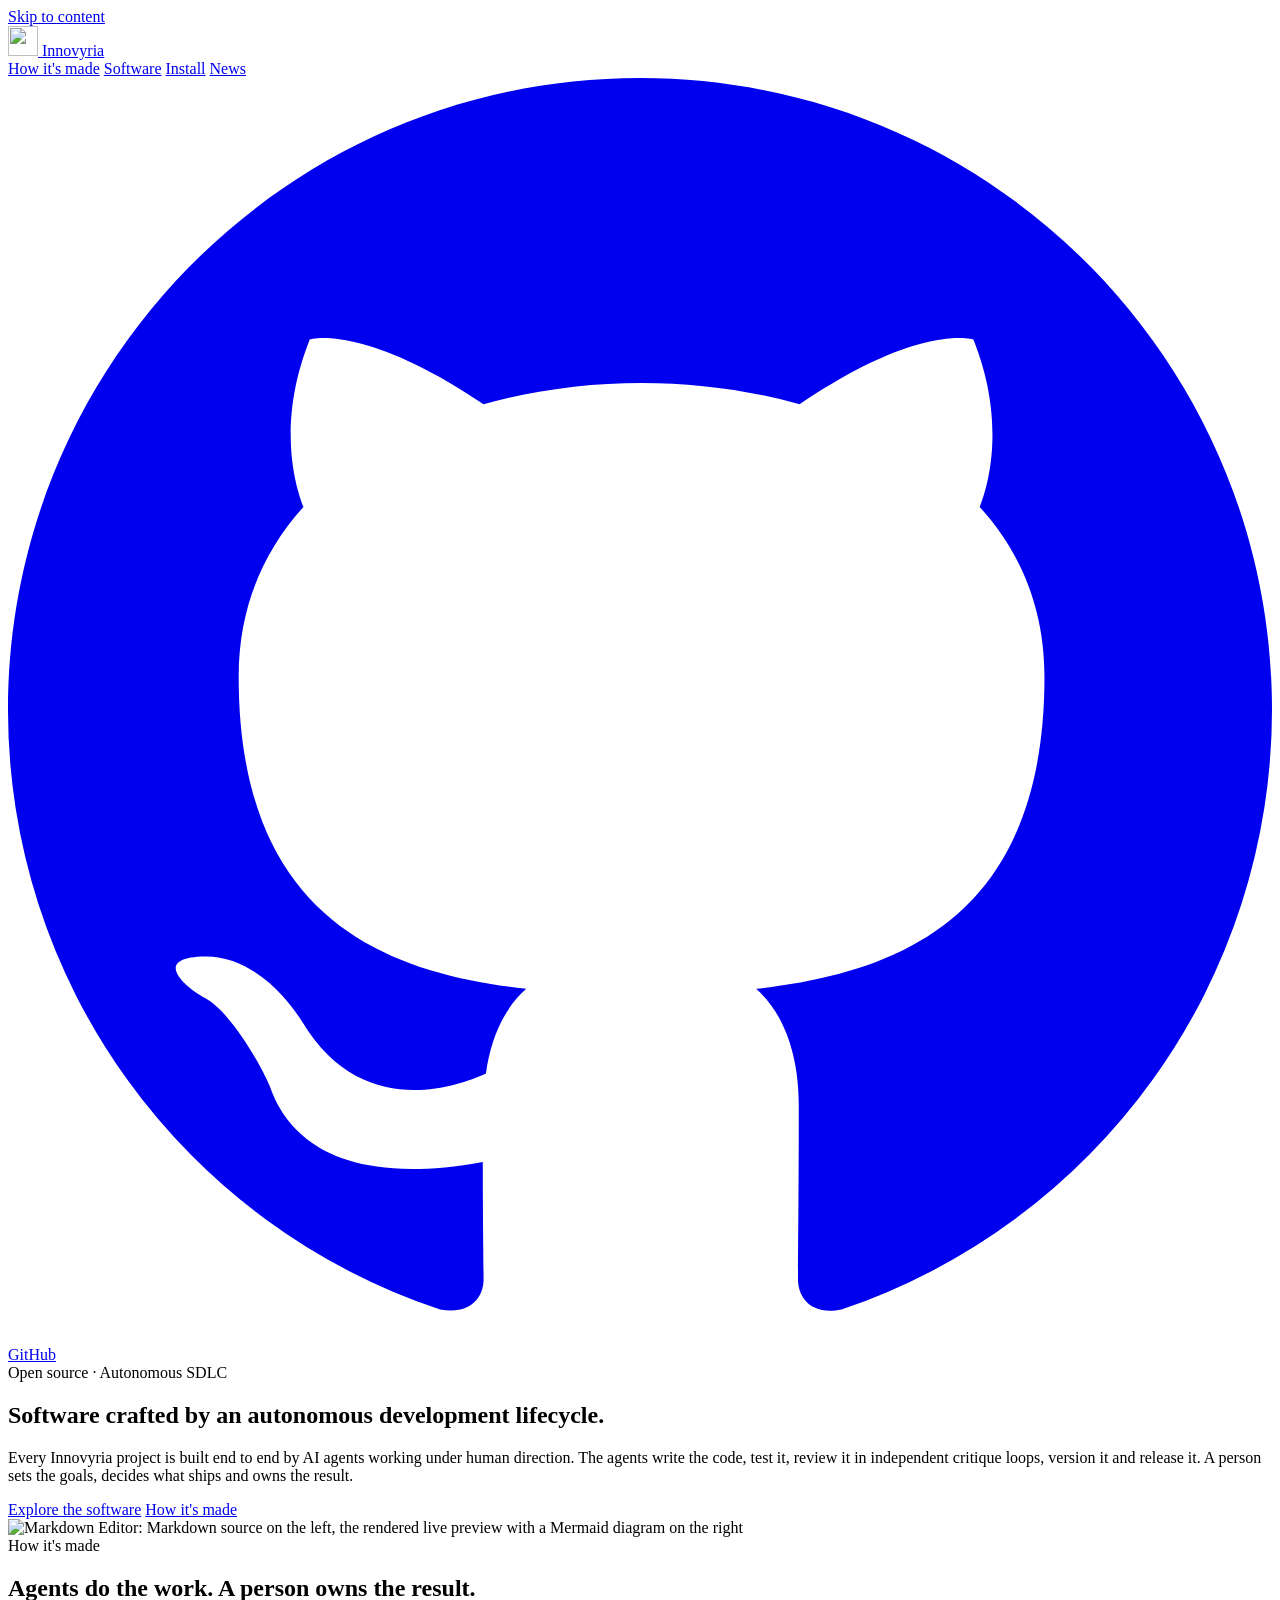
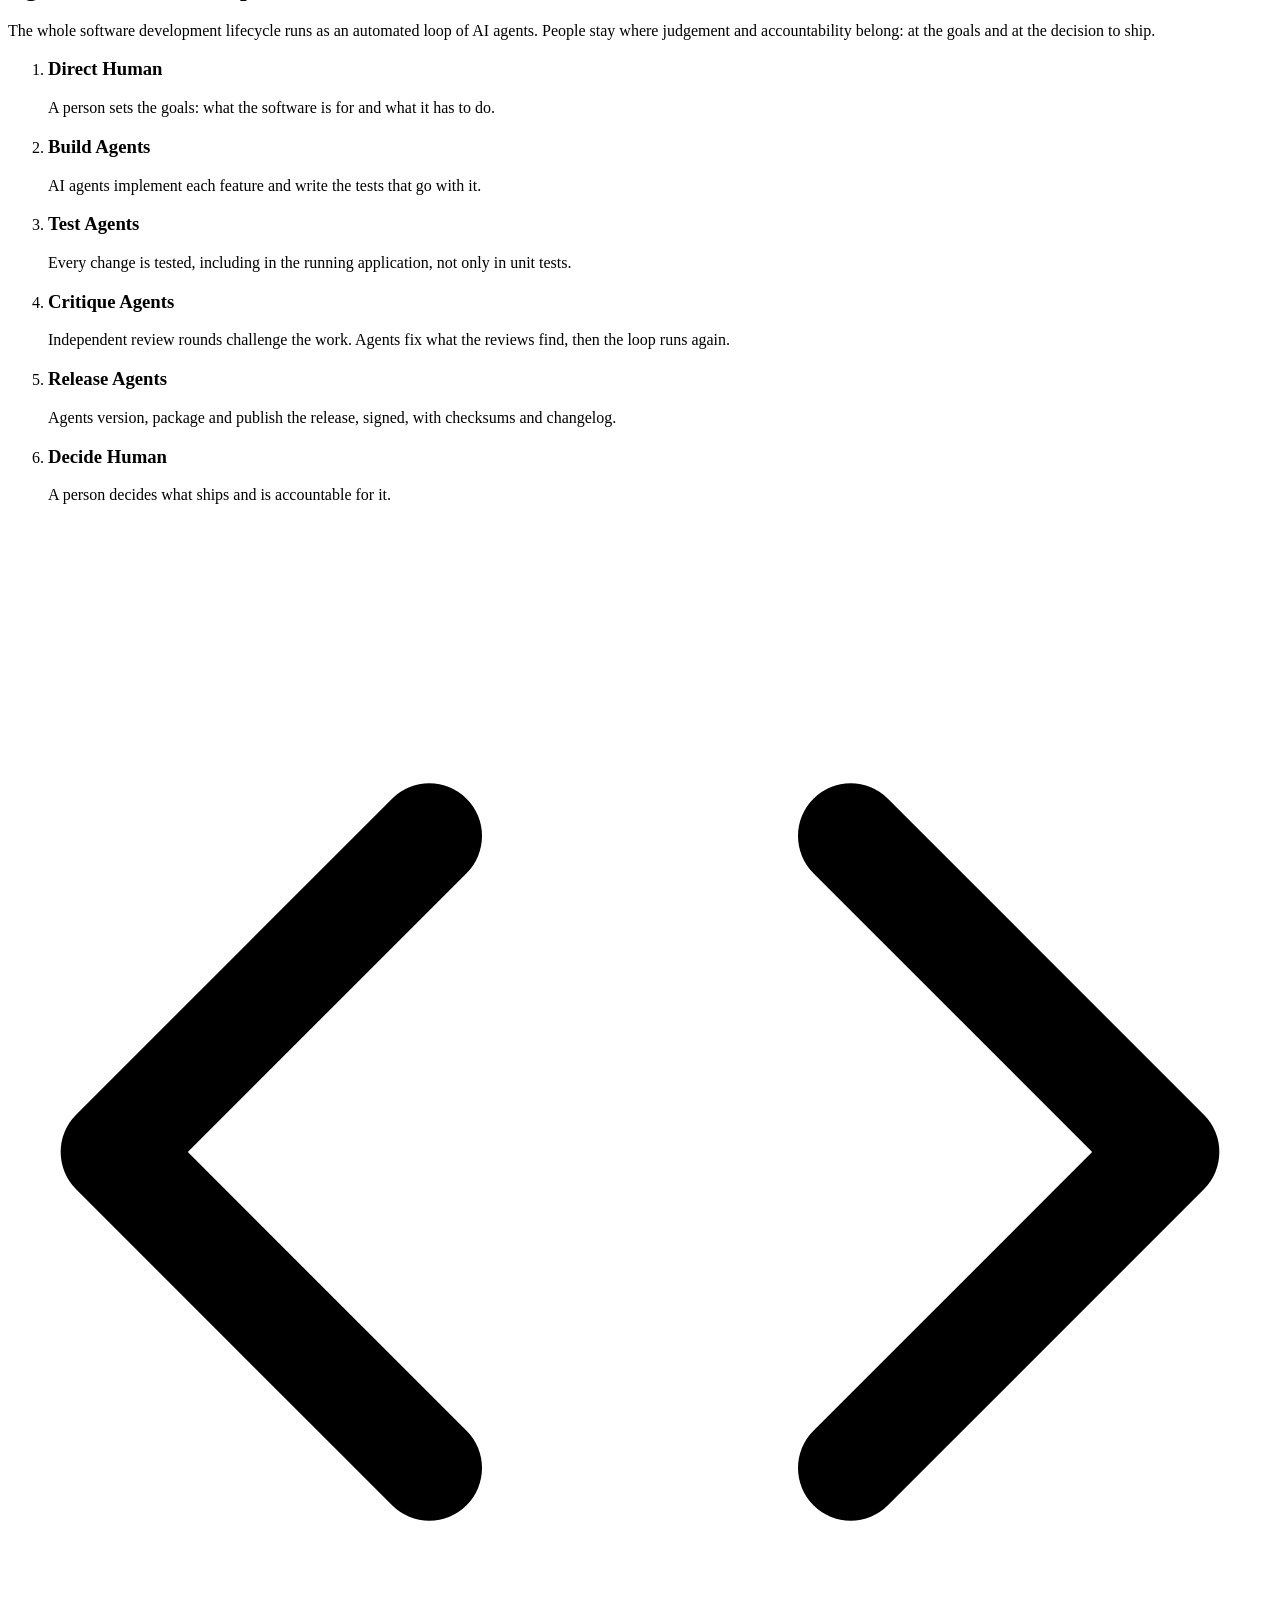
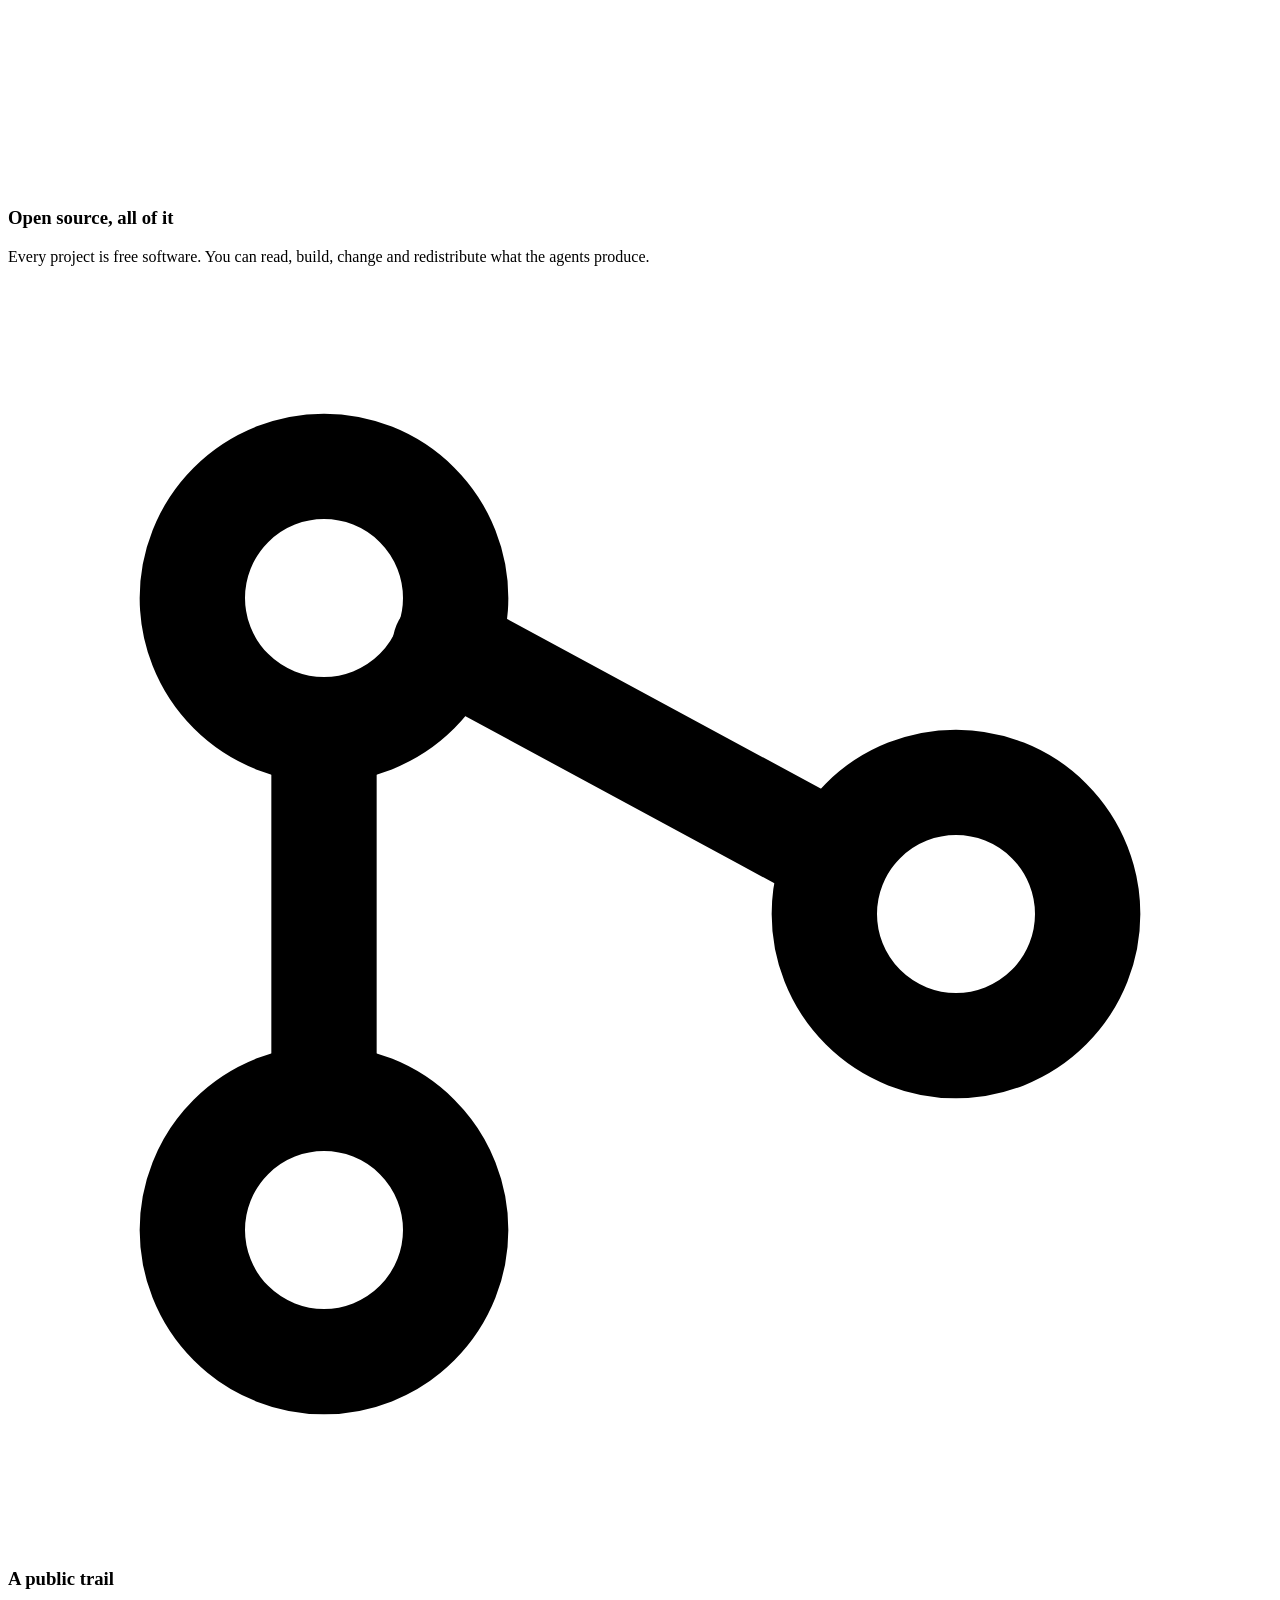
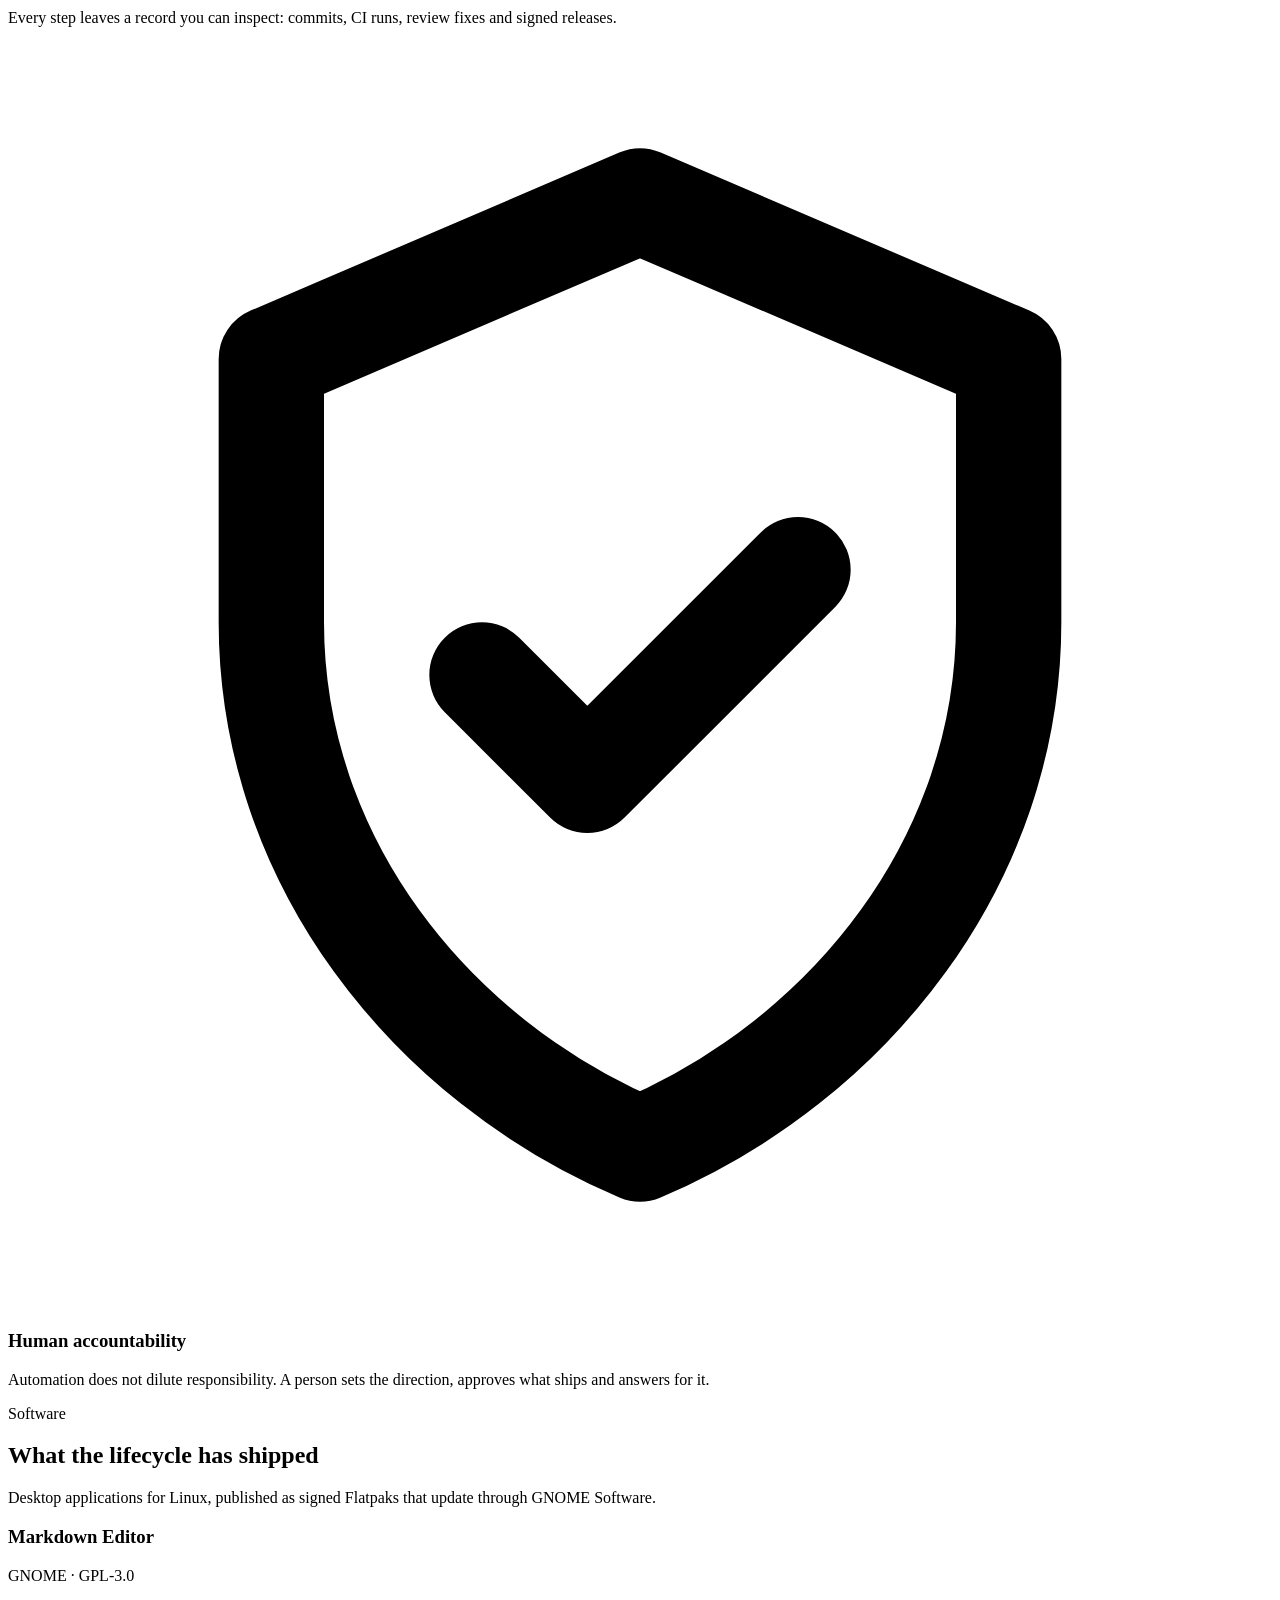
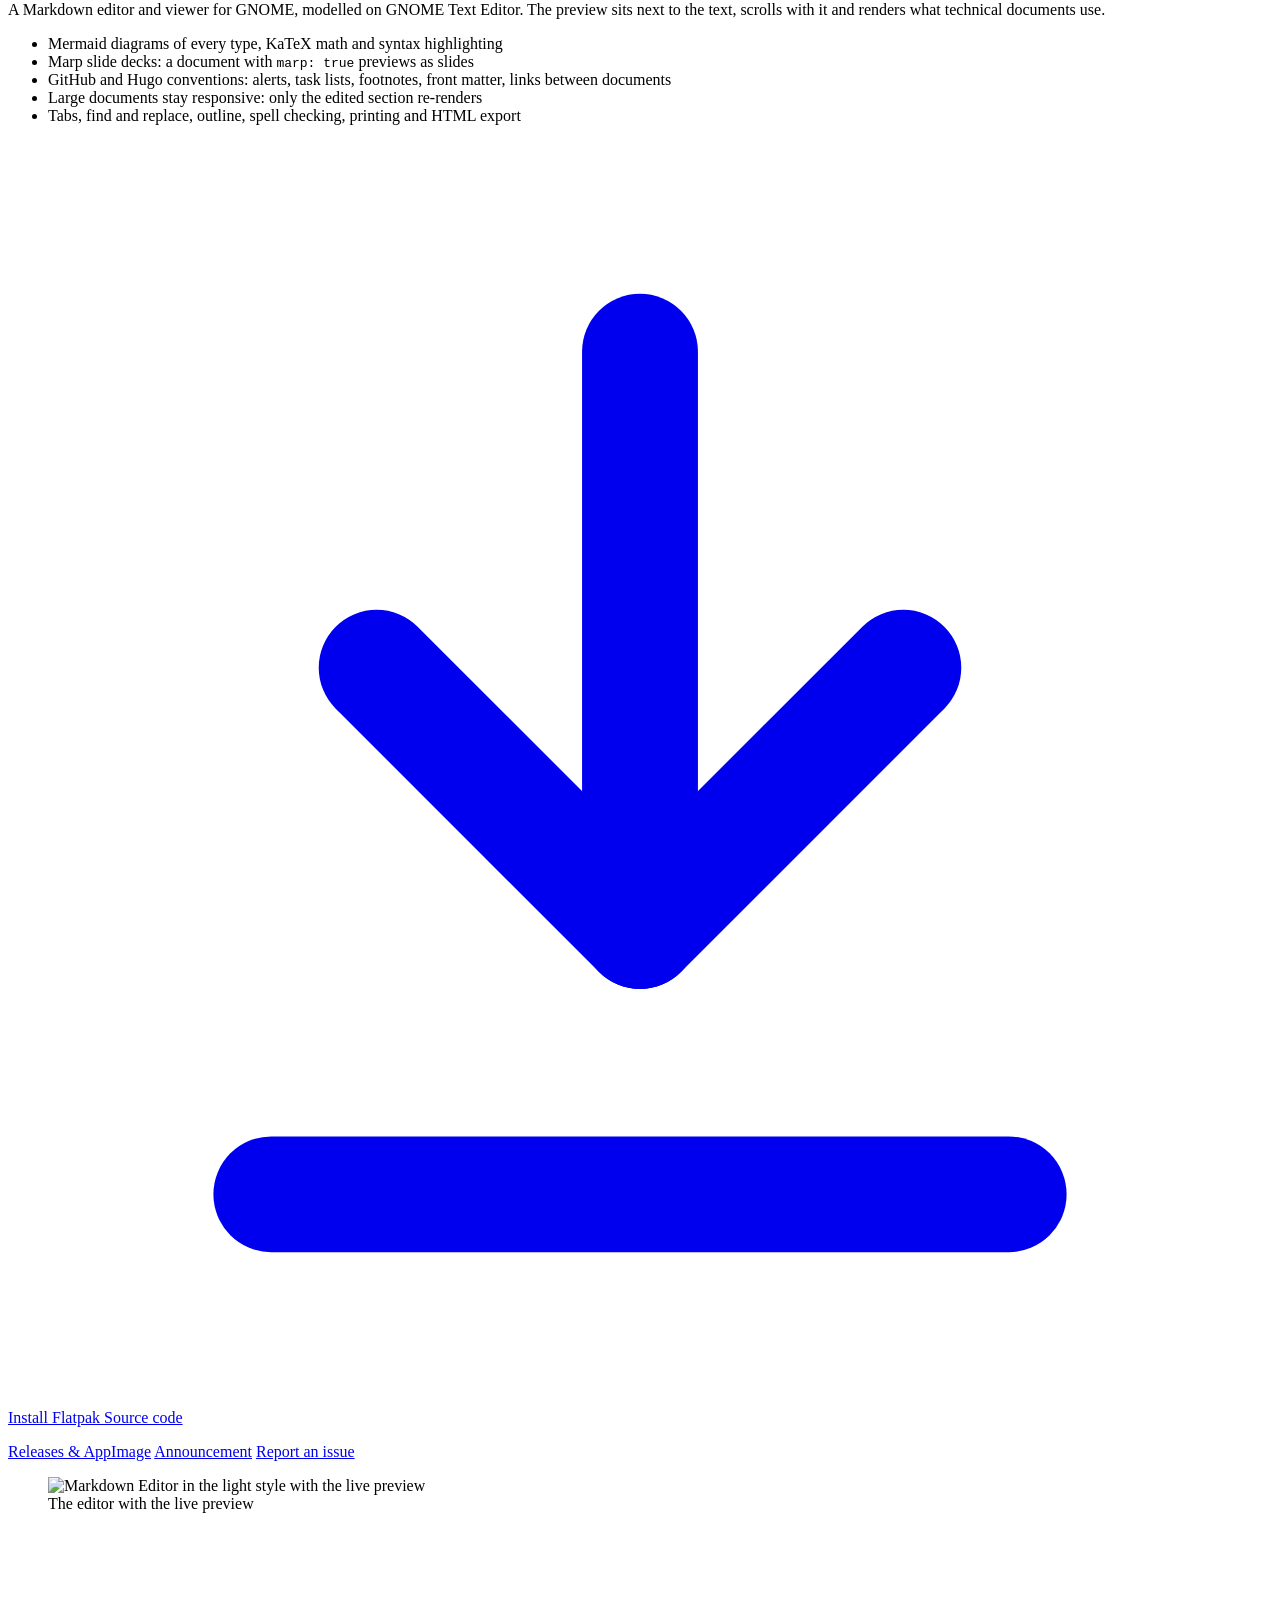
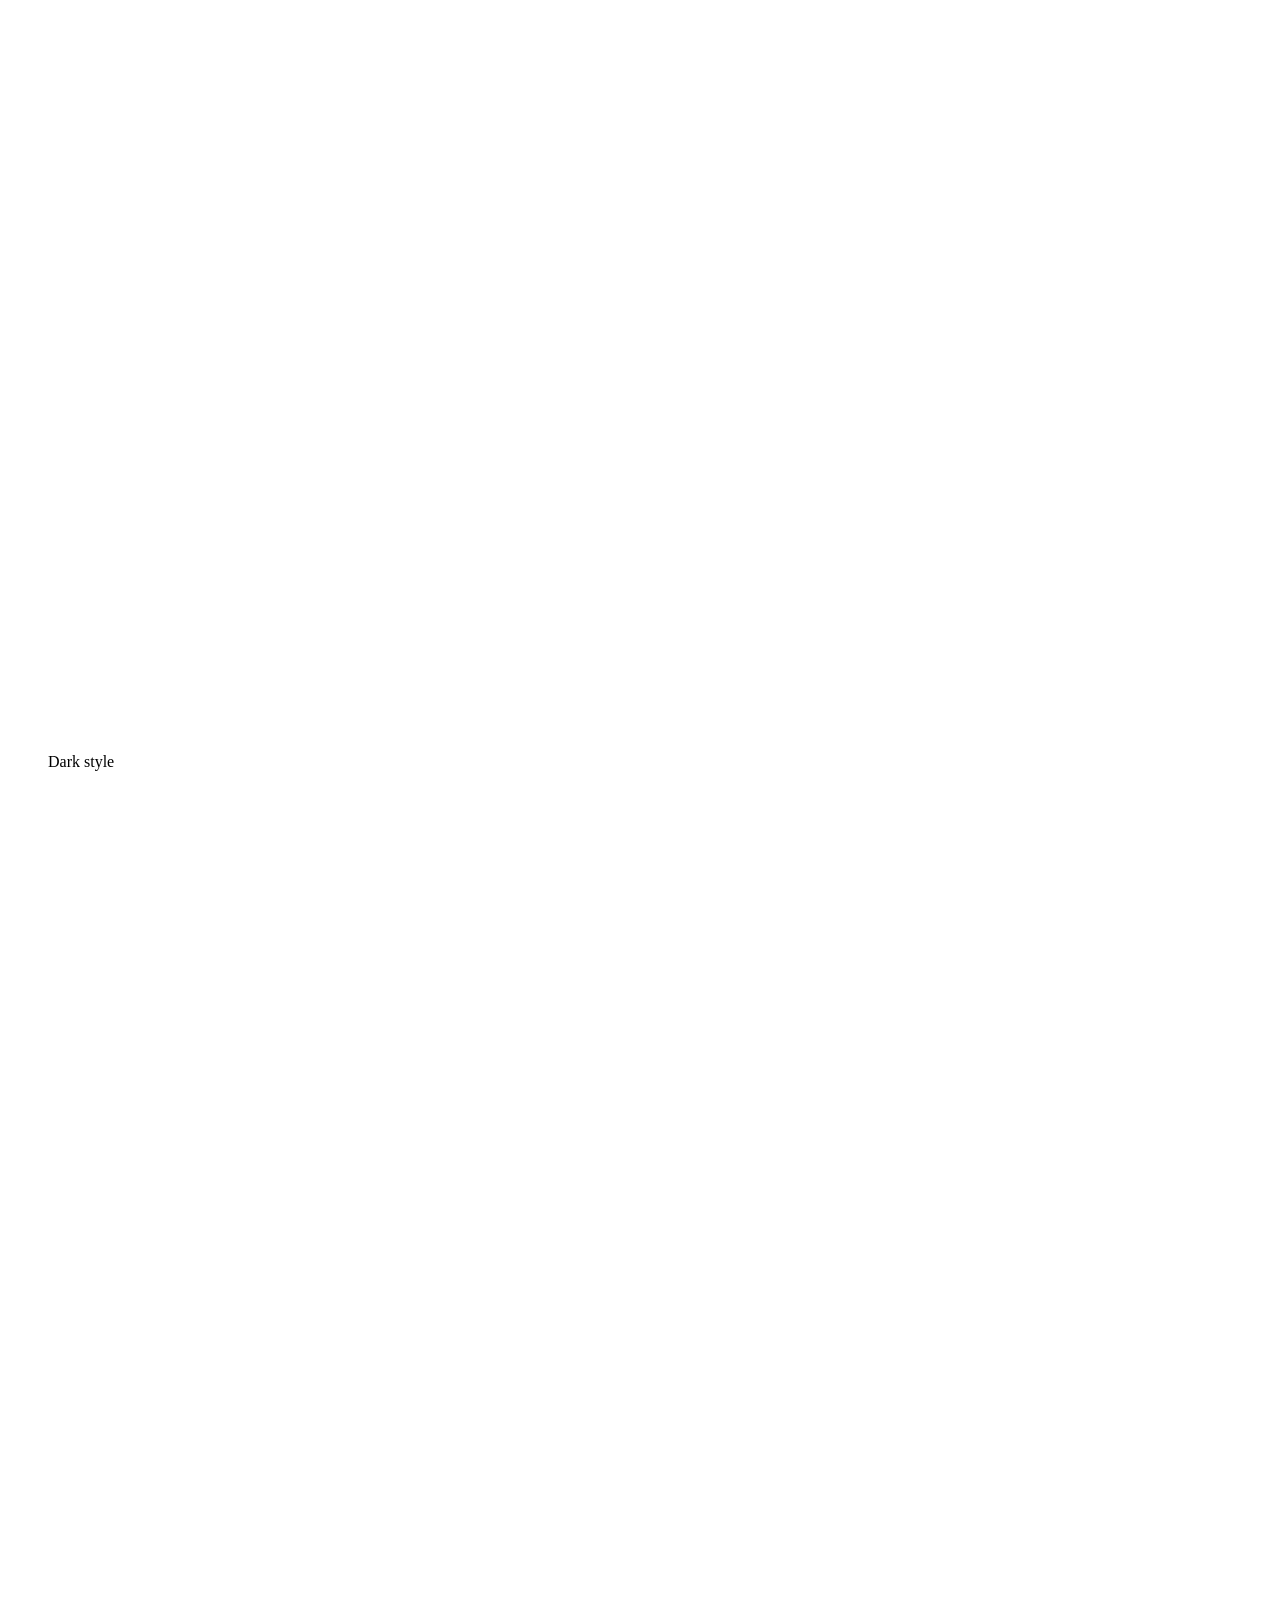
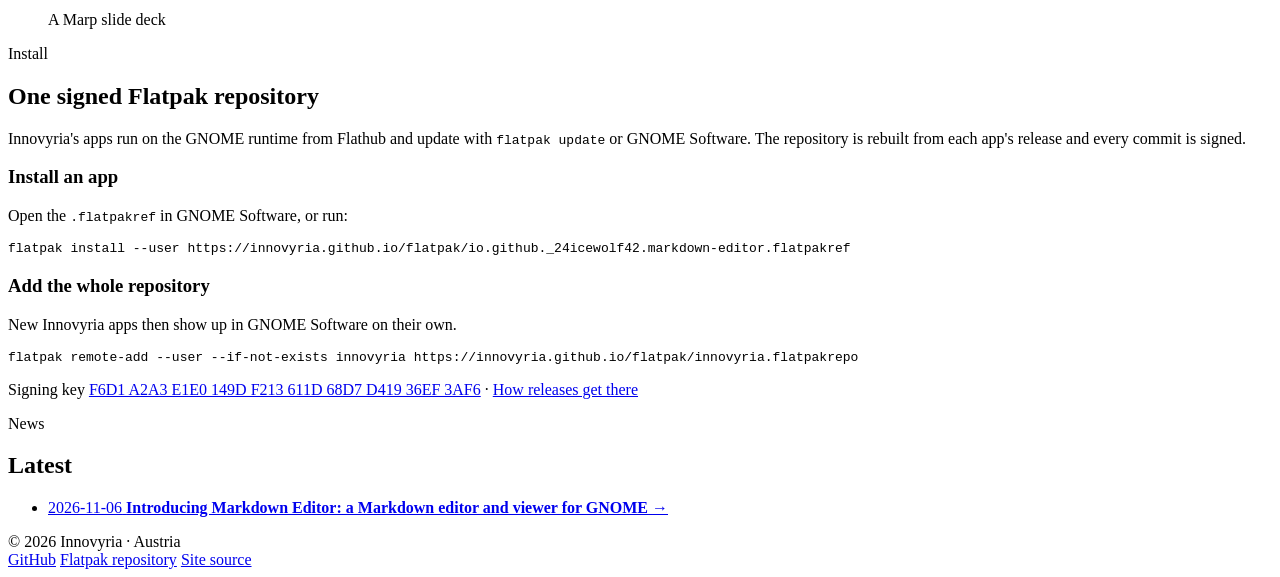
==== site/index.html @ 4ecb30dd "feat: add the Innovyria website" ====
<!doctype html>
<html lang="en">
<head>
  <meta charset="utf-8">
  <meta name="viewport" content="width=device-width, initial-scale=1">
  <meta http-equiv="Content-Security-Policy" content="default-src 'none'; img-src 'self'; style-src 'self'; script-src 'self'; base-uri 'none'; form-action 'none'">
  <meta name="referrer" content="strict-origin-when-cross-origin">
  <title>Innovyria — open-source software from an autonomous development lifecycle</title>
  <meta name="description" content="Innovyria builds open-source software with an autonomous software development lifecycle: AI agents write, test, review and release the code; a person sets the goals and owns the result.">
  <link rel="canonical" href="https://innovyria.ai/">
  <meta name="theme-color" content="#fbfbfd" media="(prefers-color-scheme: light)">
  <meta name="theme-color" content="#0c0b12" media="(prefers-color-scheme: dark)">
  <link rel="icon" href="/favicon.svg" type="image/svg+xml">
  <link rel="icon" href="/favicon.ico" sizes="48x48">
  <link rel="apple-touch-icon" href="/apple-touch-icon.png">
  <link rel="stylesheet" href="/assets/site.css">
  <meta property="og:type" content="website">
  <meta property="og:site_name" content="Innovyria">
  <meta property="og:url" content="https://innovyria.ai/">
  <meta property="og:title" content="Innovyria — software crafted by an autonomous development lifecycle">
  <meta property="og:description" content="Open-source software built end to end by AI agents under human direction. Every step leaves a public trail.">
  <meta property="og:image" content="https://innovyria.ai/assets/og.jpg">
  <meta property="og:image:width" content="1200">
  <meta property="og:image:height" content="630">
  <meta name="twitter:card" content="summary_large_image">
  <script type="application/ld+json">
  {"@context":"https://schema.org","@type":"Organization","name":"Innovyria","url":"https://innovyria.ai/","logo":"https://innovyria.ai/apple-touch-icon.png","description":"Open-source software crafted by an autonomous software development lifecycle","sameAs":["https://github.com/innovyria"]}
  </script>
  <script src="/assets/site.js" defer></script>
</head>
<body>
  <a class="skip" href="#main">Skip to content</a>

  <header class="site-header">
    <div class="wrap">
      <a class="brand" href="/" aria-label="Innovyria home">
        <img src="/assets/logo.svg" alt="" width="30" height="30">
        Innovyria
      </a>
      <nav class="nav" aria-label="Main">
        <a href="#how">How it's made</a>
        <a href="#software">Software</a>
        <a href="#install">Install</a>
        <a href="#news">News</a>
        <a class="gh" href="https://github.com/innovyria">
          <svg viewBox="0 0 16 16" aria-hidden="true" fill="currentColor"><path d="M8 0c4.42 0 8 3.58 8 8a8.013 8.013 0 0 1-5.45 7.59c-.4.08-.55-.17-.55-.38 0-.27.01-1.13.01-2.2 0-.75-.25-1.23-.54-1.48 1.78-.2 3.65-.88 3.65-3.95 0-.88-.31-1.59-.82-2.15.08-.2.36-1.02-.08-2.12 0 0-.67-.22-2.2.82-.64-.18-1.32-.27-2-.27-.68 0-1.36.09-2 .27-1.53-1.03-2.2-.82-2.2-.82-.44 1.1-.16 1.92-.08 2.12-.51.56-.82 1.28-.82 2.15 0 3.06 1.86 3.75 3.64 3.95-.23.2-.44.55-.51 1.07-.46.21-1.61.55-2.33-.66-.15-.24-.6-.83-1.23-.82-.67.01-.27.38.01.53.34.19.73.9.82 1.13.16.45.68 1.31 2.69.94 0 .67.01 1.3.01 1.49 0 .21-.15.45-.55.38A7.995 7.995 0 0 1 0 8c0-4.42 3.58-8 8-8Z"/></svg>
          GitHub
        </a>
      </nav>
    </div>
  </header>

  <main id="main">
    <section class="hero" aria-labelledby="hero-title">
      <div class="wrap">
        <span class="eyebrow"><span class="dot" aria-hidden="true"></span>Open source · Autonomous SDLC</span>
        <h1 id="hero-title">Software crafted by an <span class="gradient-text">autonomous</span> development lifecycle.</h1>
        <p class="lead">
          Every Innovyria project is built end to end by AI agents working under human direction.
          The agents write the code, test it, review it in independent critique loops, version it and
          release it. A person sets the goals, decides what ships and owns the result.
        </p>
        <div class="btn-row">
          <a class="btn btn-primary" href="#software">Explore the software</a>
          <a class="btn btn-ghost" href="#how">How it's made</a>
        </div>

        <div class="hero-shot">
          <div class="window">
            <picture>
              <source srcset="/assets/img/markdown-editor-dark.webp" media="(prefers-color-scheme: dark)">
              <img src="/assets/img/markdown-editor-light.webp" width="1280" height="820"
                   alt="Markdown Editor: Markdown source on the left, the rendered live preview with a Mermaid diagram on the right">
            </picture>
          </div>
        </div>
      </div>
    </section>

    <section id="how" class="section-soft" aria-labelledby="how-title">
      <div class="wrap">
        <div class="section-head">
          <span class="kicker">How it's made</span>
          <h2 id="how-title">Agents do the work. A person owns the result.</h2>
          <p>
            The whole software development lifecycle runs as an automated loop of AI agents. People stay
            where judgement and accountability belong: at the goals and at the decision to ship.
          </p>
        </div>

        <ol class="cycle">
          <li class="human">
            <h3>Direct <span class="tag tag-human">Human</span></h3>
            <p>A person sets the goals: what the software is for and what it has to do.</p>
          </li>
          <li>
            <h3>Build <span class="tag tag-agent">Agents</span></h3>
            <p>AI agents implement each feature and write the tests that go with it.</p>
          </li>
          <li>
            <h3>Test <span class="tag tag-agent">Agents</span></h3>
            <p>Every change is tested, including in the running application, not only in unit tests.</p>
          </li>
          <li>
            <h3>Critique <span class="tag tag-agent">Agents</span></h3>
            <p>Independent review rounds challenge the work. Agents fix what the reviews find, then the loop runs again.</p>
          </li>
          <li>
            <h3>Release <span class="tag tag-agent">Agents</span></h3>
            <p>Agents version, package and publish the release, signed, with checksums and changelog.</p>
          </li>
          <li class="human">
            <h3>Decide <span class="tag tag-human">Human</span></h3>
            <p>A person decides what ships and is accountable for it.</p>
          </li>
        </ol>

        <div class="principles">
          <div class="principle">
            <div class="icon" aria-hidden="true">
              <svg viewBox="0 0 24 24" fill="none" stroke="currentColor" stroke-width="2" stroke-linecap="round" stroke-linejoin="round"><path d="M16 18l6-6-6-6"/><path d="M8 6l-6 6 6 6"/></svg>
            </div>
            <h3>Open source, all of it</h3>
            <p>Every project is free software. You can read, build, change and redistribute what the agents produce.</p>
          </div>
          <div class="principle">
            <div class="icon" aria-hidden="true">
              <svg viewBox="0 0 24 24" fill="none" stroke="currentColor" stroke-width="2" stroke-linecap="round" stroke-linejoin="round"><circle cx="6" cy="6" r="2.5"/><circle cx="6" cy="18" r="2.5"/><circle cx="18" cy="12" r="2.5"/><path d="M6 8.5v7"/><path d="M8.3 6.9l7.4 4"/></svg>
            </div>
            <h3>A public trail</h3>
            <p>Every step leaves a record you can inspect: commits, CI runs, review fixes and signed releases.</p>
          </div>
          <div class="principle">
            <div class="icon" aria-hidden="true">
              <svg viewBox="0 0 24 24" fill="none" stroke="currentColor" stroke-width="2" stroke-linecap="round" stroke-linejoin="round"><path d="M12 3l7 3v5c0 4.5-3 8.3-7 10-4-1.7-7-5.5-7-10V6l7-3z"/><path d="M9 12l2 2 4-4"/></svg>
            </div>
            <h3>Human accountability</h3>
            <p>Automation does not dilute responsibility. A person sets the direction, approves what ships and answers for it.</p>
          </div>
        </div>
      </div>
    </section>

    <section id="software" aria-labelledby="software-title">
      <div class="wrap">
        <div class="section-head">
          <span class="kicker">Software</span>
          <h2 id="software-title">What the lifecycle has shipped</h2>
          <p>Desktop applications for Linux, published as signed Flatpaks that update through GNOME Software.</p>
        </div>

        <article class="product" aria-labelledby="mde-title">
          <div>
            <div class="product-title">
              <h3 id="mde-title">Markdown Editor</h3>
              <span class="badge">GNOME · GPL-3.0</span>
            </div>
            <p class="summary">
              A Markdown editor and viewer for GNOME, modelled on GNOME Text Editor. The preview sits next to
              the text, scrolls with it and renders what technical documents use.
            </p>
            <ul class="features">
              <li>Mermaid diagrams of every type, KaTeX math and syntax highlighting</li>
              <li>Marp slide decks: a document with <code>marp: true</code> previews as slides</li>
              <li>GitHub and Hugo conventions: alerts, task lists, footnotes, front matter, links between documents</li>
              <li>Large documents stay responsive: only the edited section re-renders</li>
              <li>Tabs, find and replace, outline, spell checking, printing and HTML export</li>
            </ul>
            <div class="btn-row">
              <a class="btn btn-primary" href="https://innovyria.github.io/flatpak/io.github._24icewolf42.markdown-editor.flatpakref">
                <svg viewBox="0 0 24 24" fill="none" stroke="currentColor" stroke-width="2.2" stroke-linecap="round" stroke-linejoin="round" aria-hidden="true"><path d="M12 4v11"/><path d="M7 10l5 5 5-5"/><path d="M5 20h14"/></svg>
                Install Flatpak
              </a>
              <a class="btn btn-ghost" href="https://github.com/24icewolf42/markdown-editor">Source code</a>
            </div>
            <p class="product-links">
              <a href="https://github.com/24icewolf42/markdown-editor/releases">Releases &amp; AppImage</a>
              <a href="https://github.com/24icewolf42/markdown-editor/discussions/1">Announcement</a>
              <a href="https://github.com/24icewolf42/markdown-editor/issues">Report an issue</a>
            </p>
          </div>

          <div class="gallery">
            <figure>
              <img src="/assets/img/markdown-editor-light.webp" width="1280" height="820" loading="lazy"
                   alt="Markdown Editor in the light style with the live preview">
              <figcaption>The editor with the live preview</figcaption>
            </figure>
            <div class="thumbs">
              <figure>
                <img src="/assets/img/markdown-editor-dark.webp" width="1280" height="820" loading="lazy"
                     alt="Markdown Editor in the dark style">
                <figcaption>Dark style</figcaption>
              </figure>
              <figure>
                <img src="/assets/img/markdown-editor-marp.webp" width="1280" height="820" loading="lazy"
                     alt="A Marp slide deck previewed as slides">
                <figcaption>A Marp slide deck</figcaption>
              </figure>
            </div>
          </div>
        </article>
      </div>
    </section>

    <section id="install" class="section-soft" aria-labelledby="install-title">
      <div class="wrap">
        <div class="section-head">
          <span class="kicker">Install</span>
          <h2 id="install-title">One signed Flatpak repository</h2>
          <p>
            Innovyria's apps run on the GNOME runtime from Flathub and update with <code>flatpak update</code>
            or GNOME Software. The repository is rebuilt from each app's release and every commit is signed.
          </p>
        </div>

        <div class="install">
          <div class="card">
            <h3>Install an app</h3>
            <p>Open the <code>.flatpakref</code> in GNOME Software, or run:</p>
            <div class="cmd">
              <pre><code>flatpak install --user https://innovyria.github.io/flatpak/io.github._24icewolf42.markdown-editor.flatpakref</code></pre>
              <button class="copy" type="button" aria-label="Copy command" hidden>
                <svg viewBox="0 0 24 24" fill="none" stroke="currentColor" stroke-width="2" stroke-linecap="round" stroke-linejoin="round" aria-hidden="true"><rect x="9" y="9" width="11" height="11" rx="2"/><path d="M5 15V6a2 2 0 0 1 2-2h9"/></svg>
              </button>
            </div>
          </div>

          <div class="card">
            <h3>Add the whole repository</h3>
            <p>New Innovyria apps then show up in GNOME Software on their own.</p>
            <div class="cmd">
              <pre><code>flatpak remote-add --user --if-not-exists innovyria https://innovyria.github.io/flatpak/innovyria.flatpakrepo</code></pre>
              <button class="copy" type="button" aria-label="Copy command" hidden>
                <svg viewBox="0 0 24 24" fill="none" stroke="currentColor" stroke-width="2" stroke-linecap="round" stroke-linejoin="round" aria-hidden="true"><rect x="9" y="9" width="11" height="11" rx="2"/><path d="M5 15V6a2 2 0 0 1 2-2h9"/></svg>
              </button>
            </div>
          </div>
        </div>

        <p class="fingerprint">
          Signing key <a href="https://innovyria.github.io/flatpak/innovyria.asc">F6D1 A2A3 E1E0 149D F213 611D 68D7 D419 36EF 3AF6</a>
          · <a href="https://github.com/innovyria/flatpak">How releases get there</a>
        </p>
      </div>
    </section>

    <section id="news" aria-labelledby="news-title">
      <div class="wrap">
        <div class="section-head">
          <span class="kicker">News</span>
          <h2 id="news-title">Latest</h2>
        </div>
        <ul class="news">
          <li>
            <a href="https://github.com/24icewolf42/markdown-editor/discussions/1">
              <time datetime="2026-11-06">2026-11-06</time>
              <strong>Introducing Markdown Editor: a Markdown editor and viewer for GNOME</strong>
              <span class="arrow" aria-hidden="true">→</span>
            </a>
          </li>
        </ul>
      </div>
    </section>
  </main>

  <footer class="site-footer">
    <div class="wrap">
      <span>© 2026 Innovyria · Austria</span>
      <nav aria-label="Footer">
        <a href="https://github.com/innovyria">GitHub</a>
        <a href="https://innovyria.github.io/flatpak/">Flatpak repository</a>
        <a href="https://github.com/innovyria/innovyria.github.io">Site source</a>
      </nav>
    </div>
  </footer>
</body>
</html>
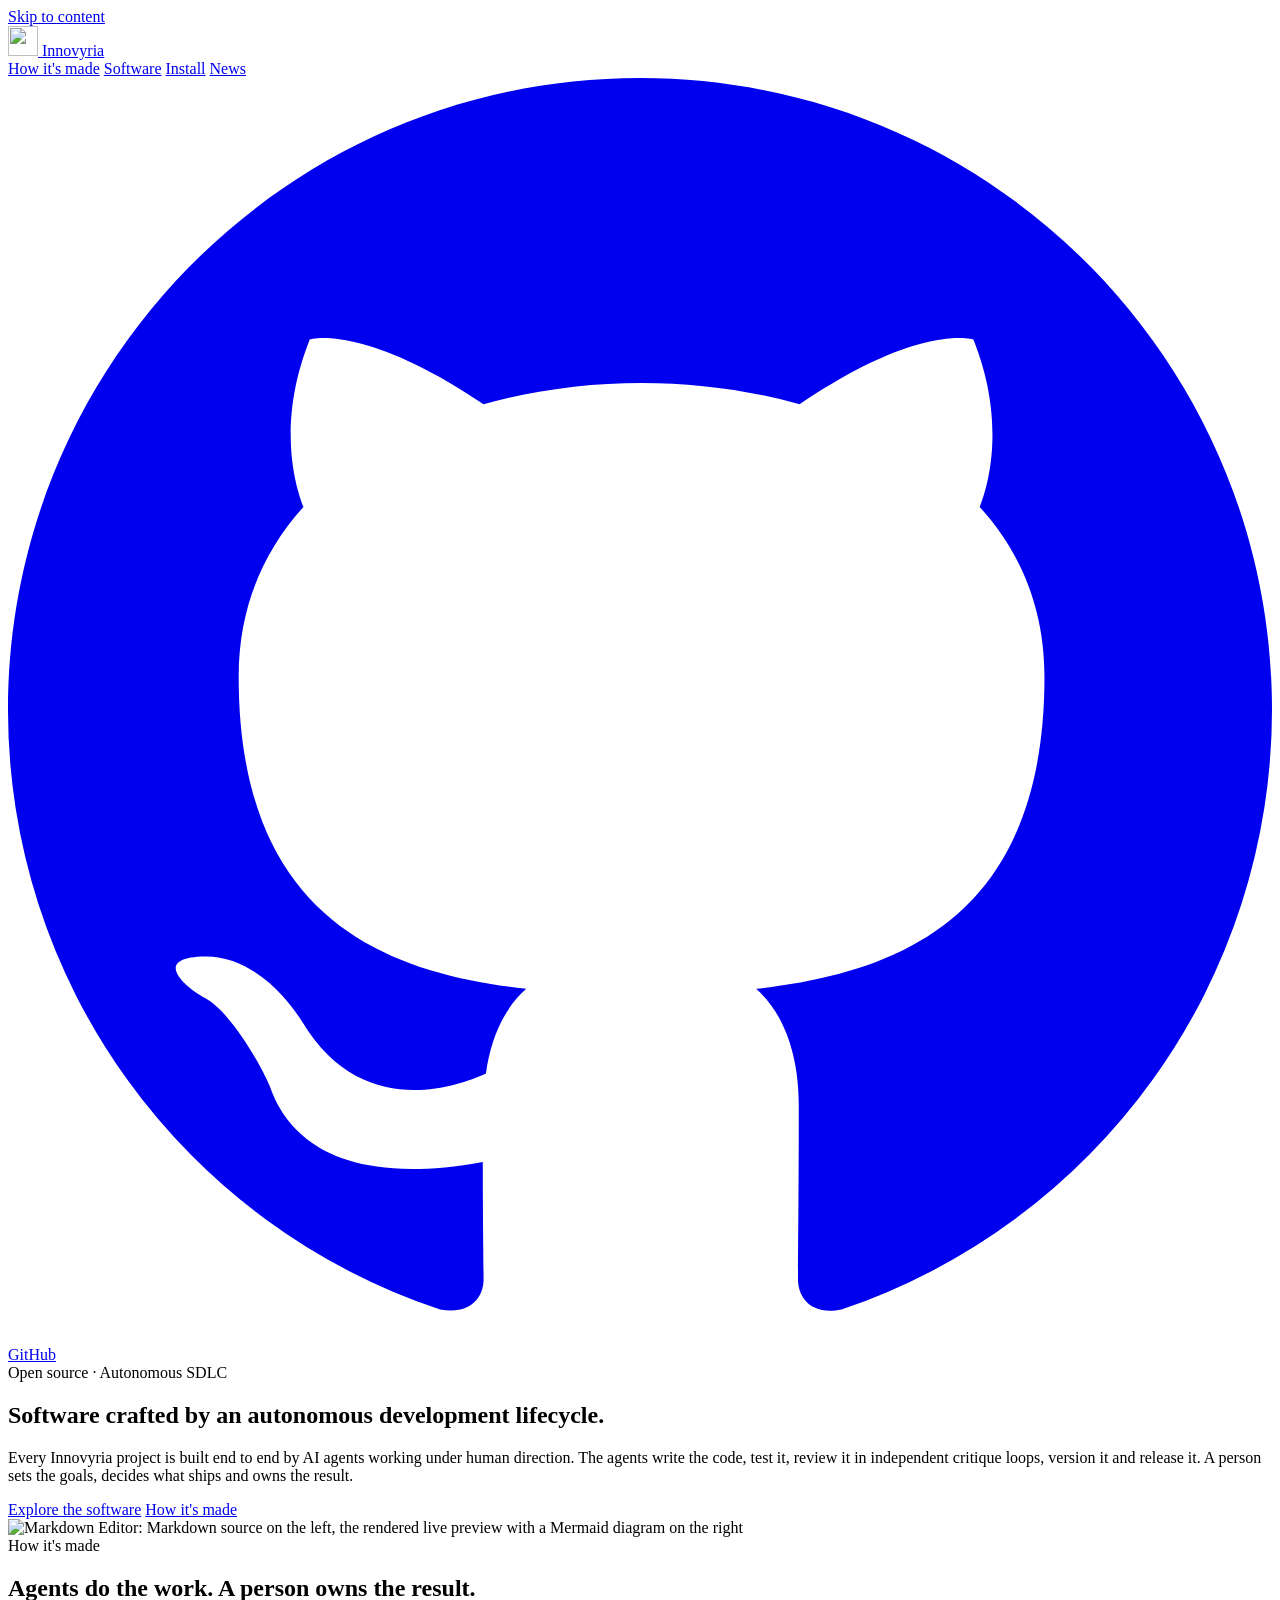
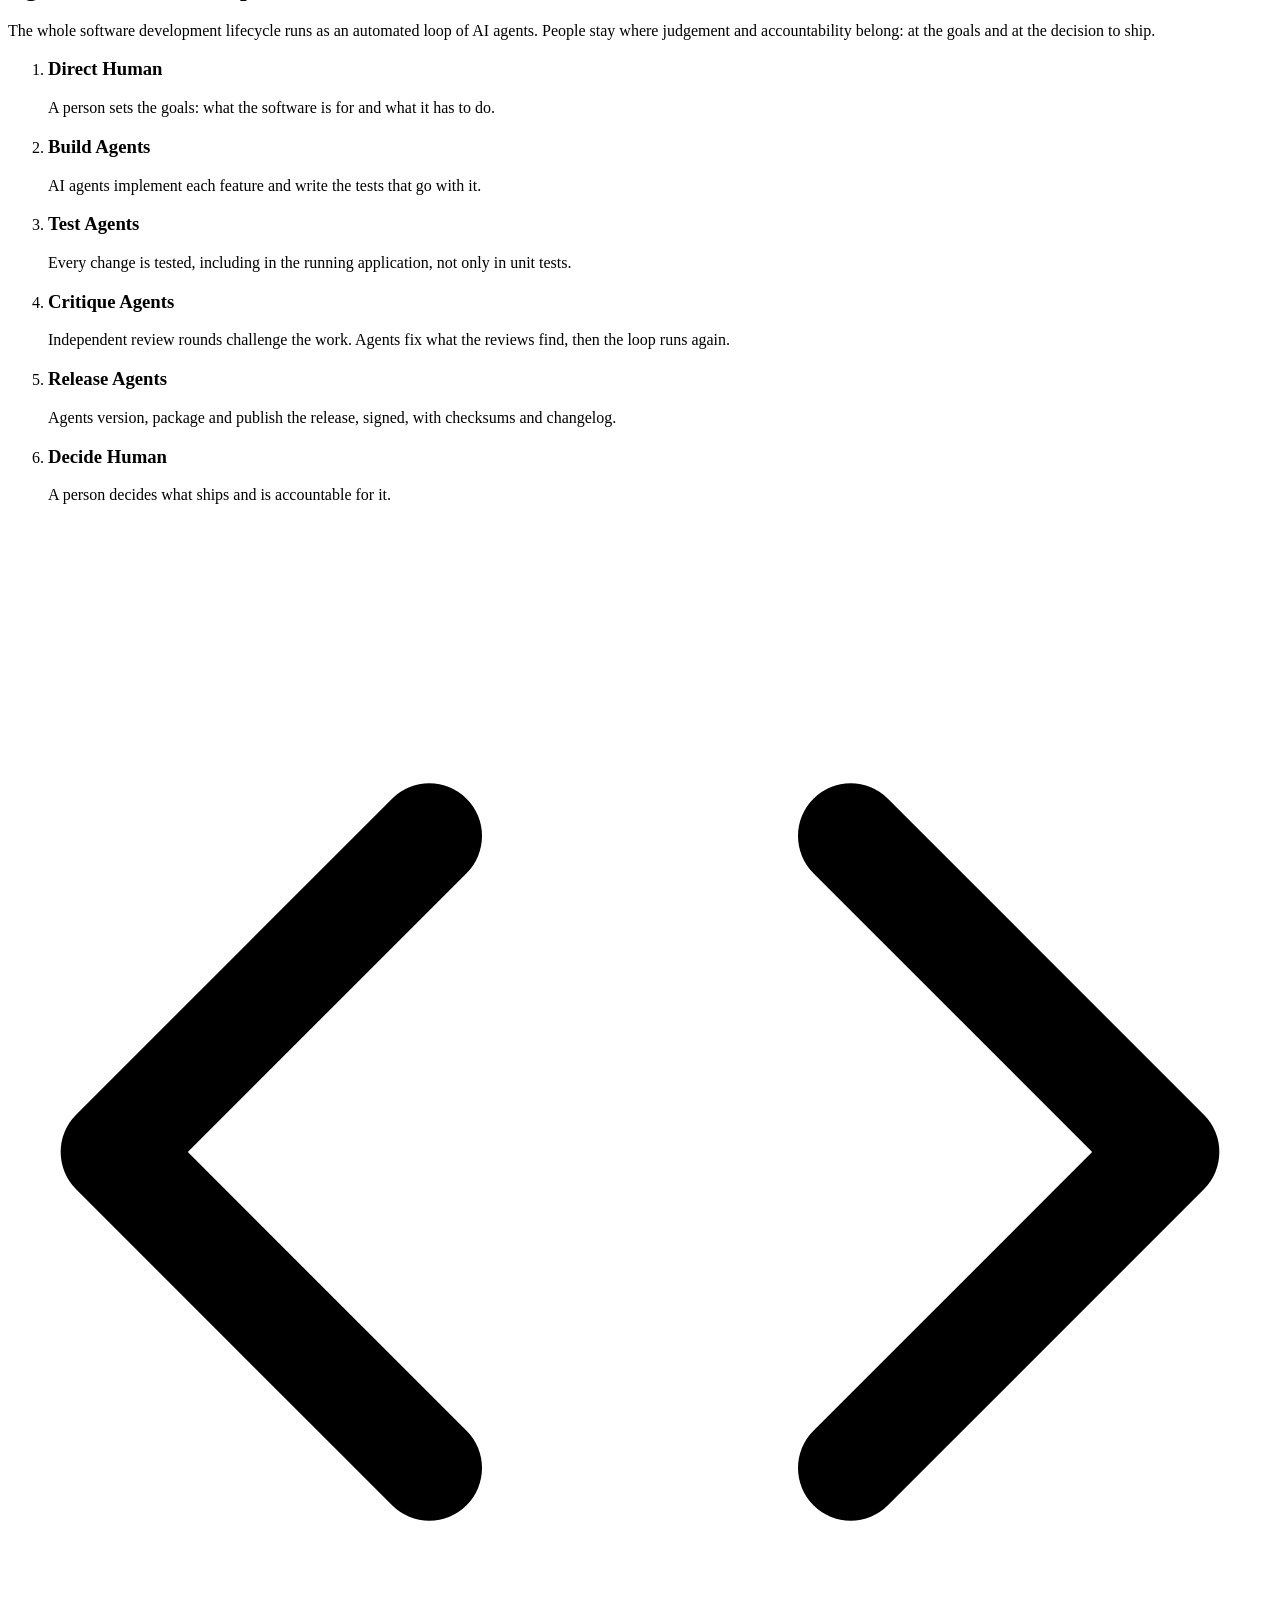
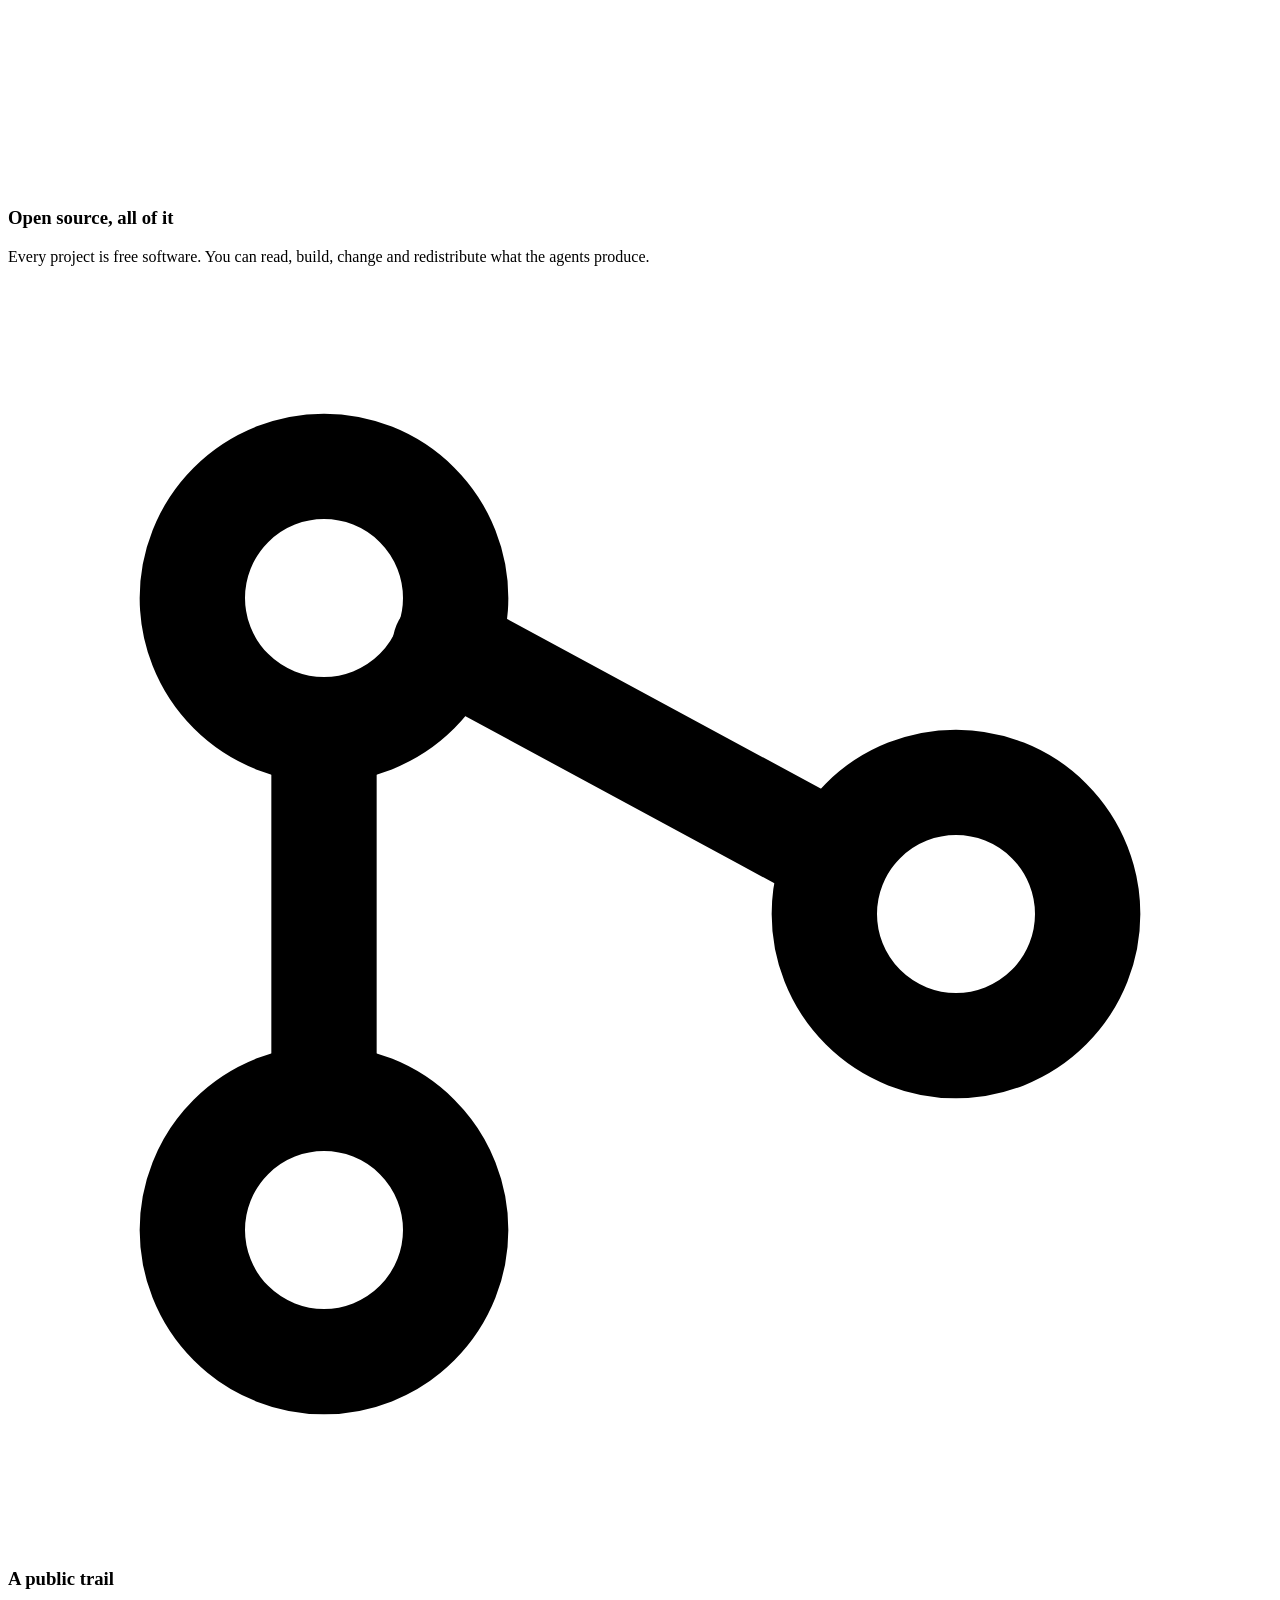
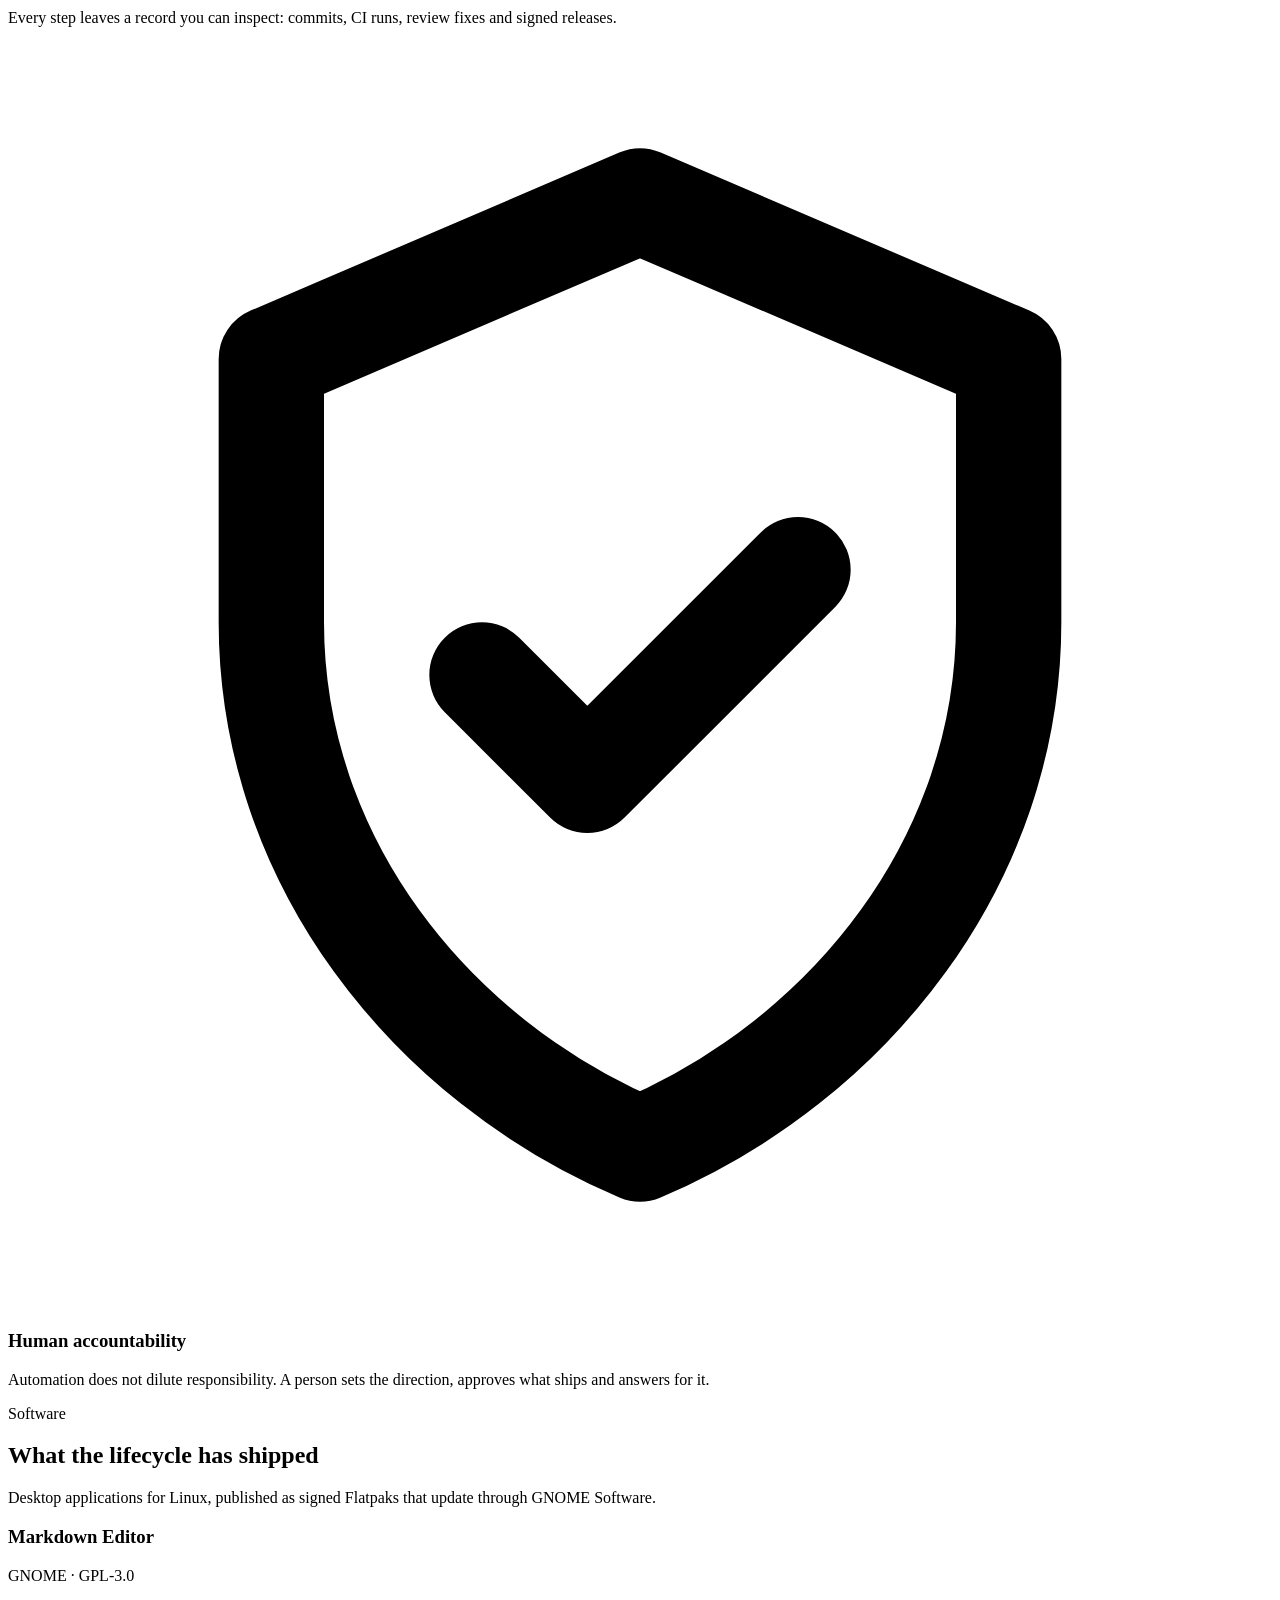
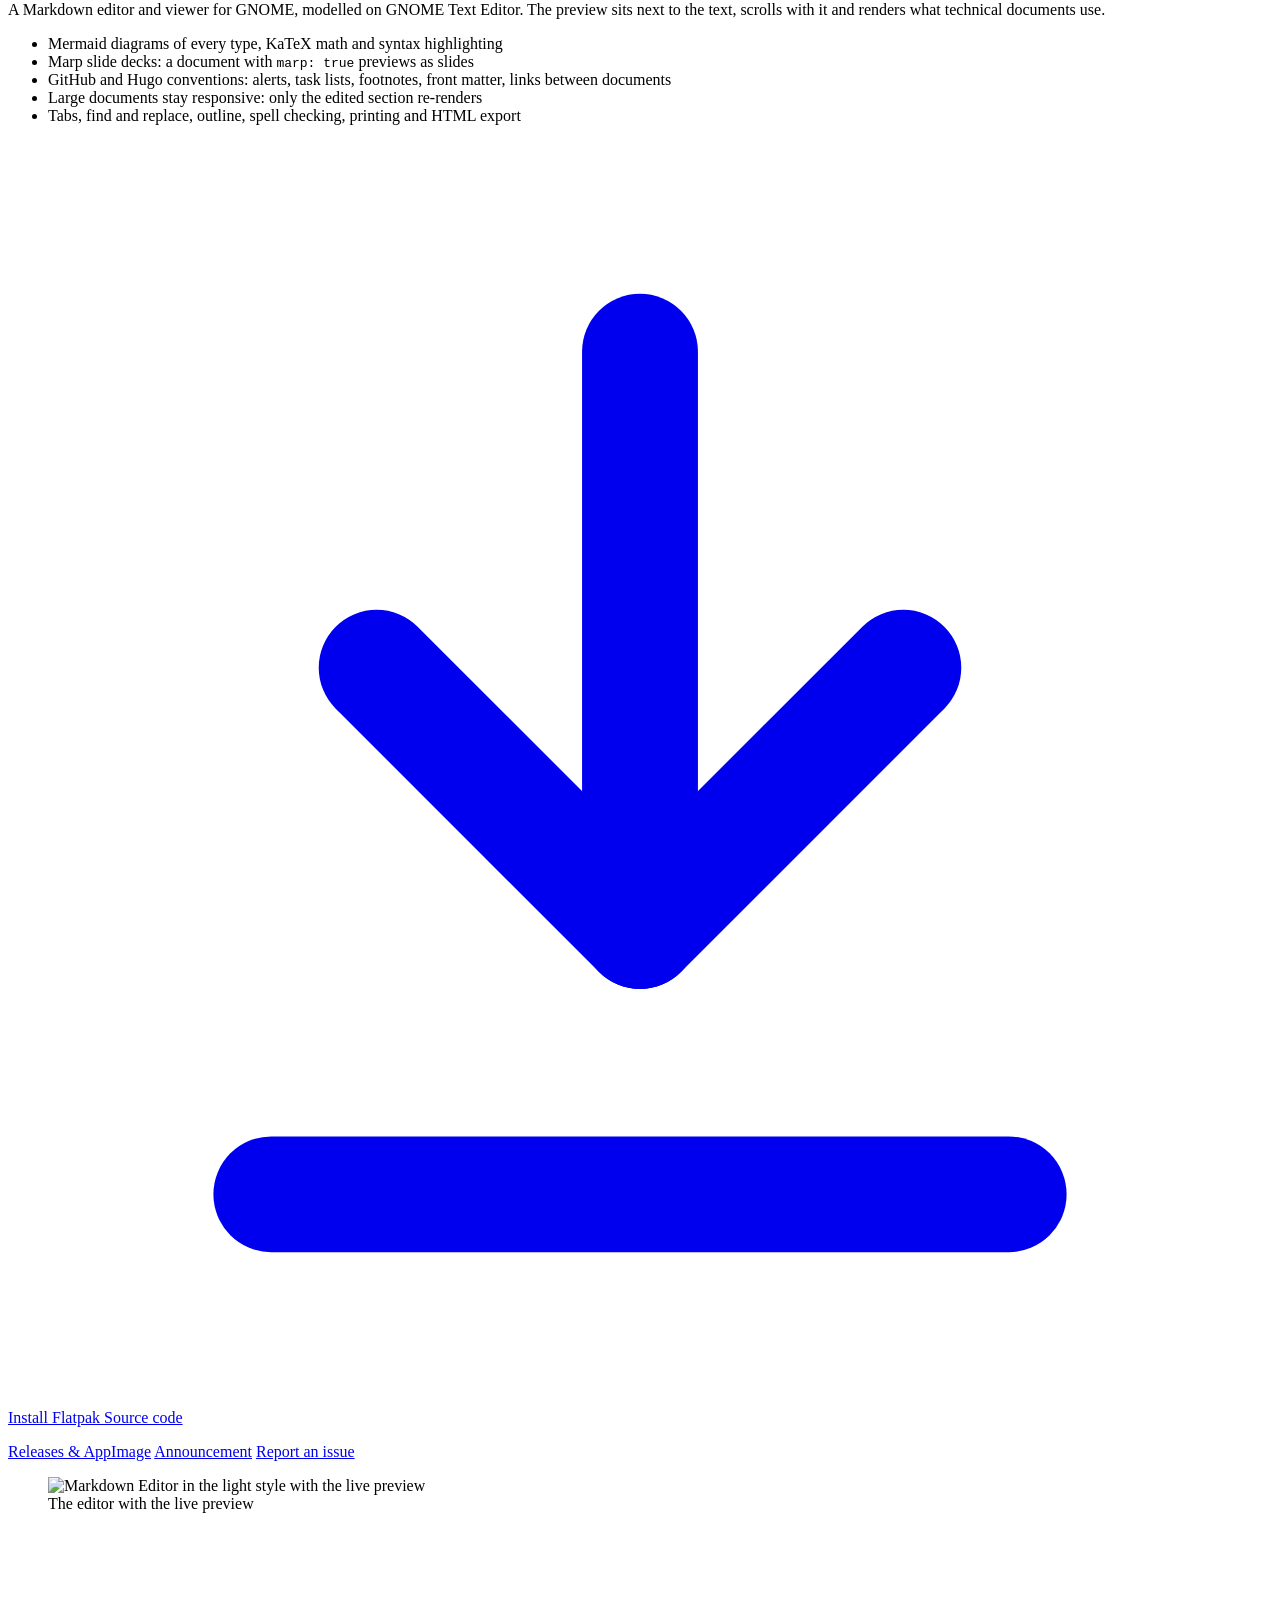
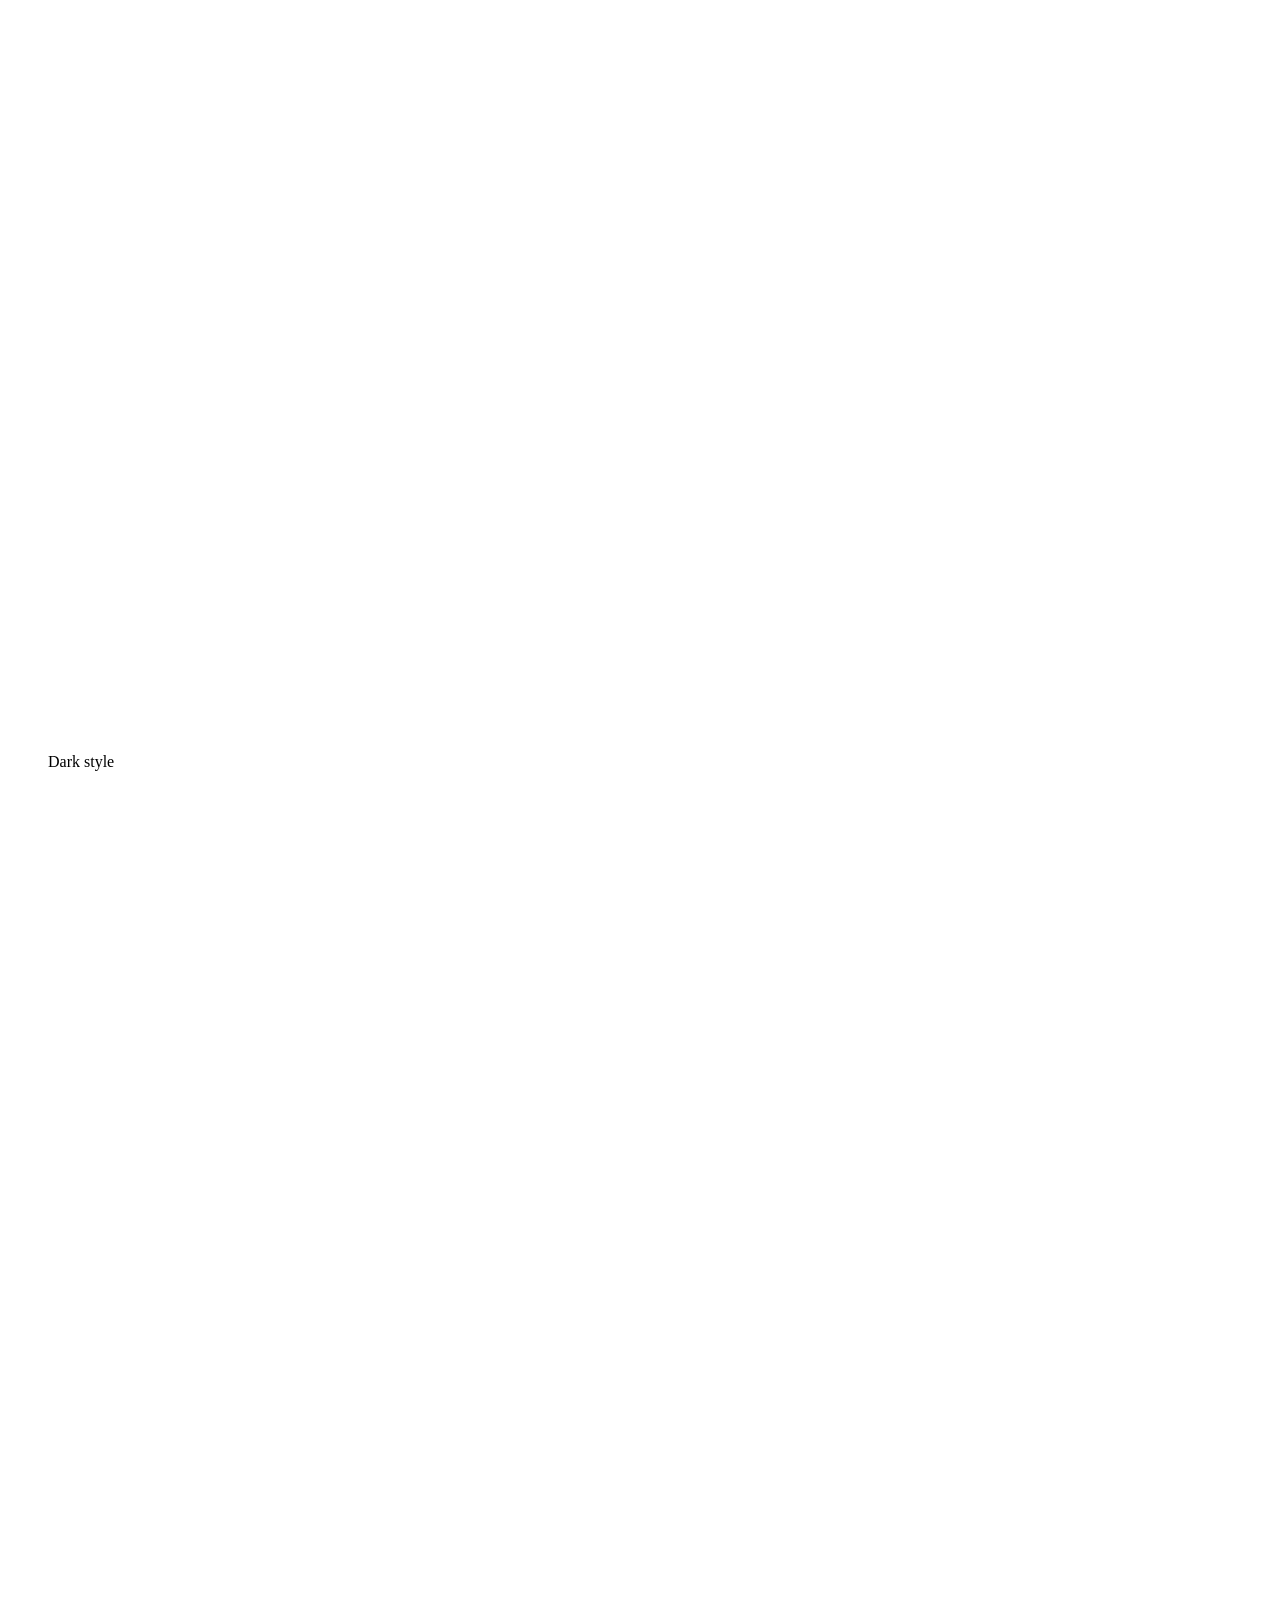
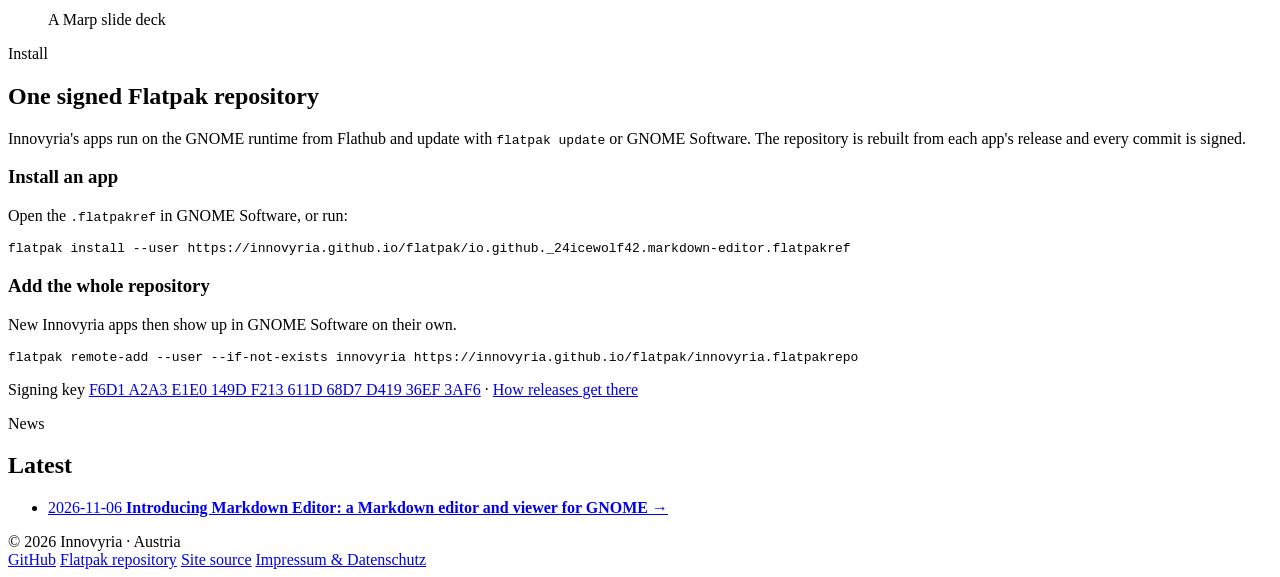
==== commit 90f9917b: "feat: add the bilingual legal notice and privacy page" ====
--- a/site/index.html
+++ b/site/index.html
@@ -271,6 +271,7 @@
         <a href="https://github.com/innovyria">GitHub</a>
         <a href="https://innovyria.github.io/flatpak/">Flatpak repository</a>
         <a href="https://github.com/innovyria/innovyria.github.io">Site source</a>
+        <a href="/legal/">Impressum &amp; Datenschutz</a>
       </nav>
     </div>
   </footer>
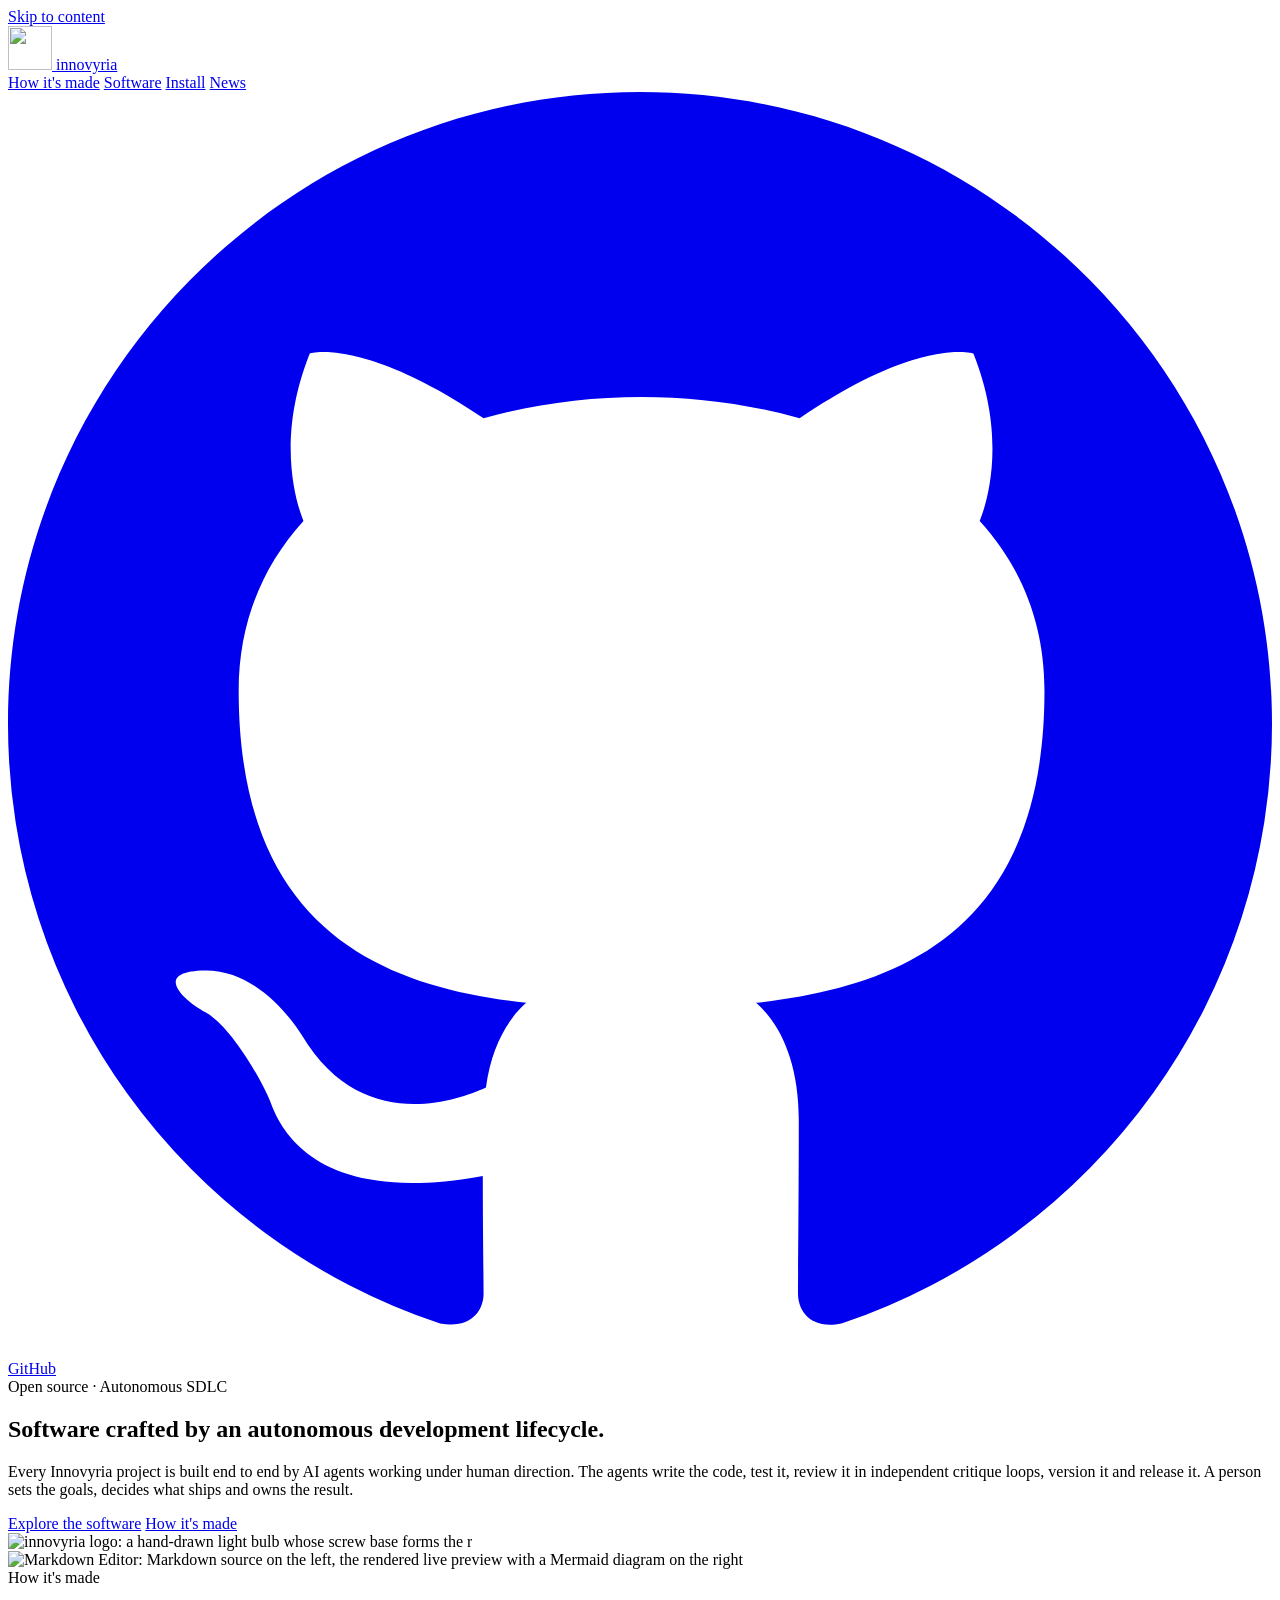
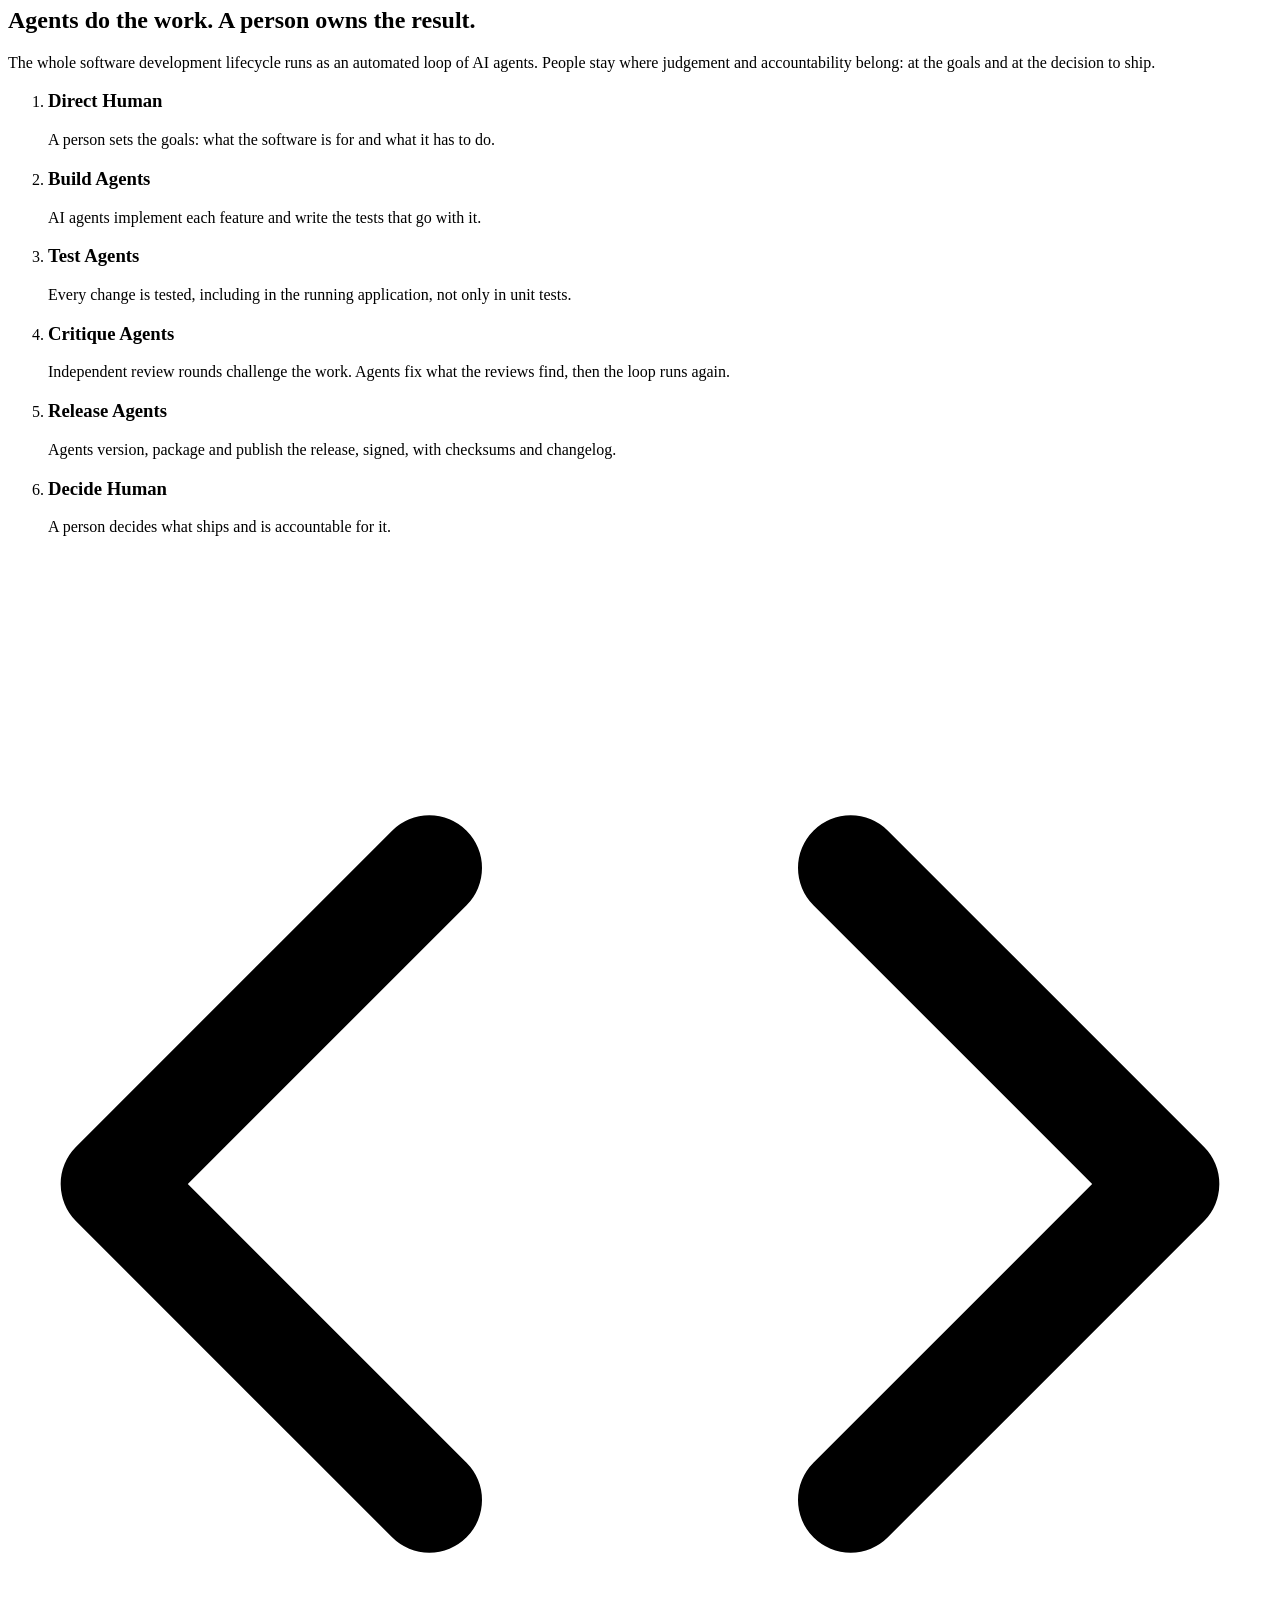
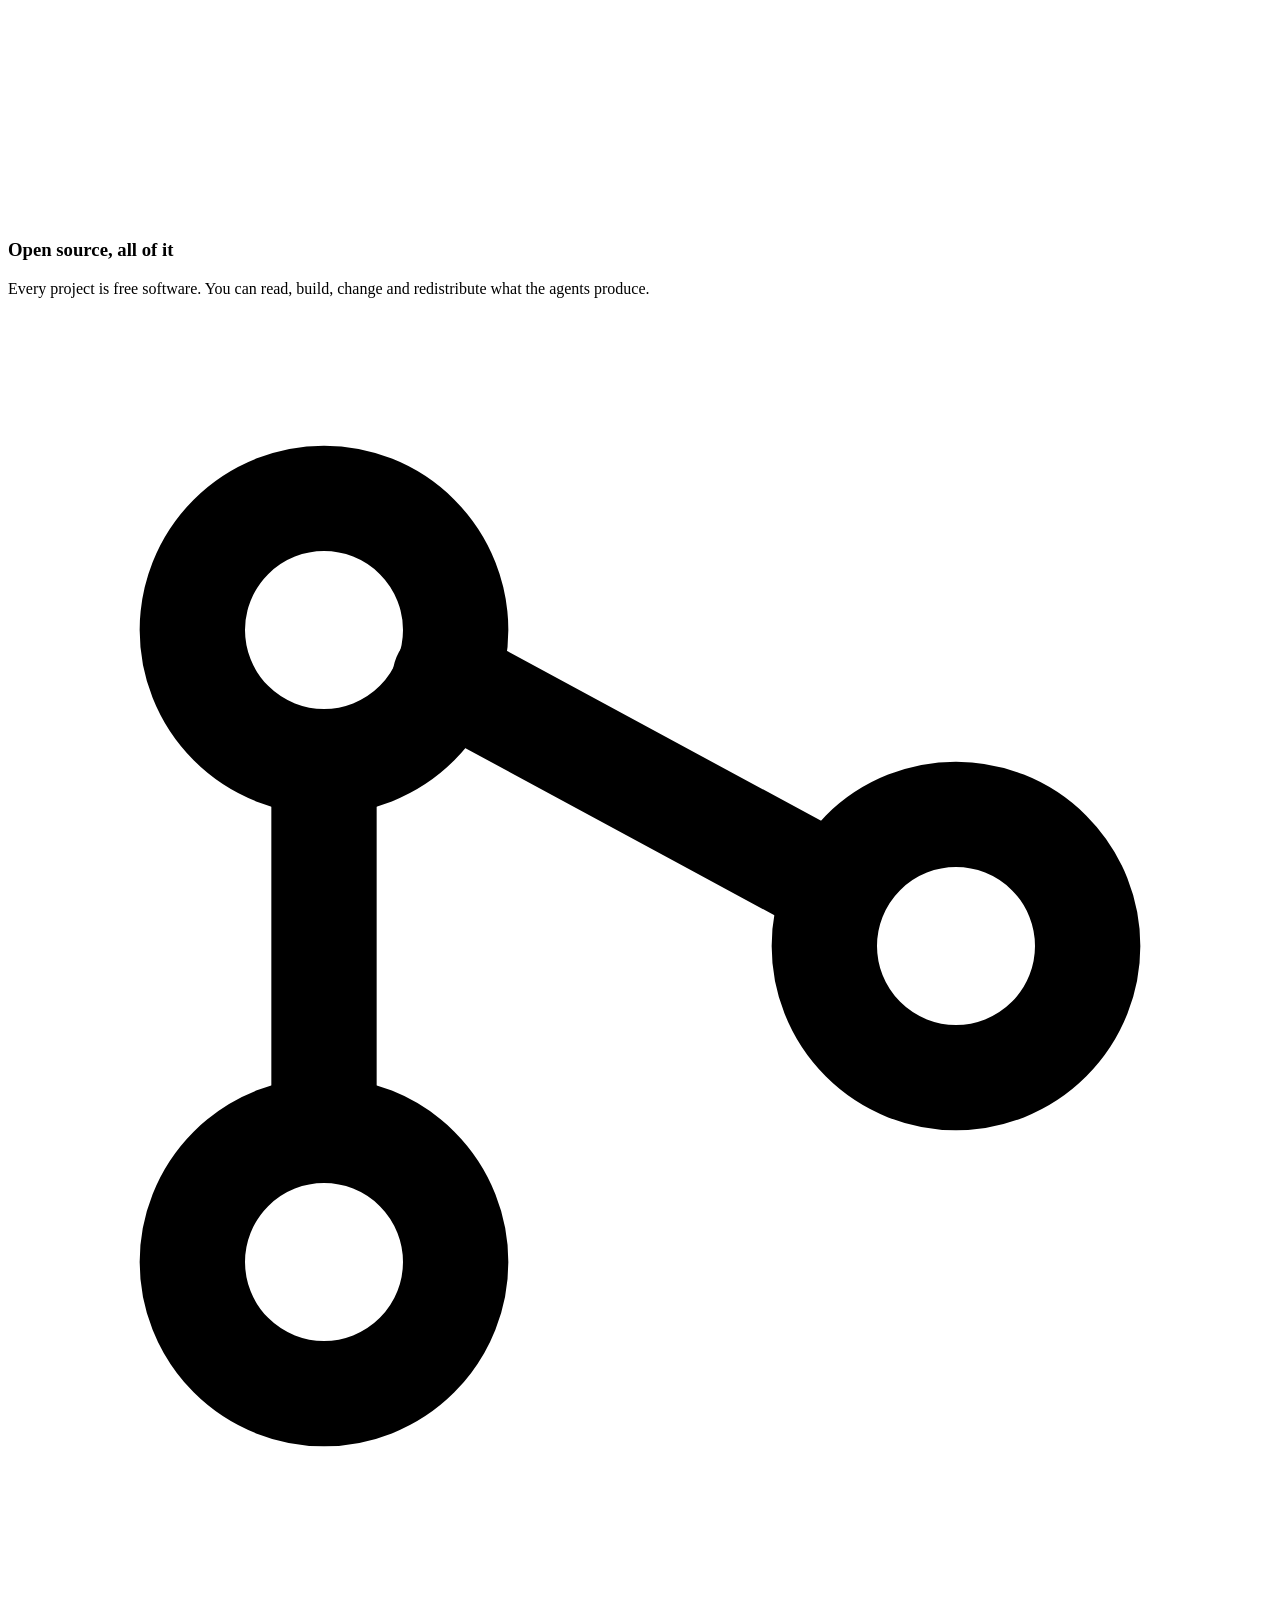
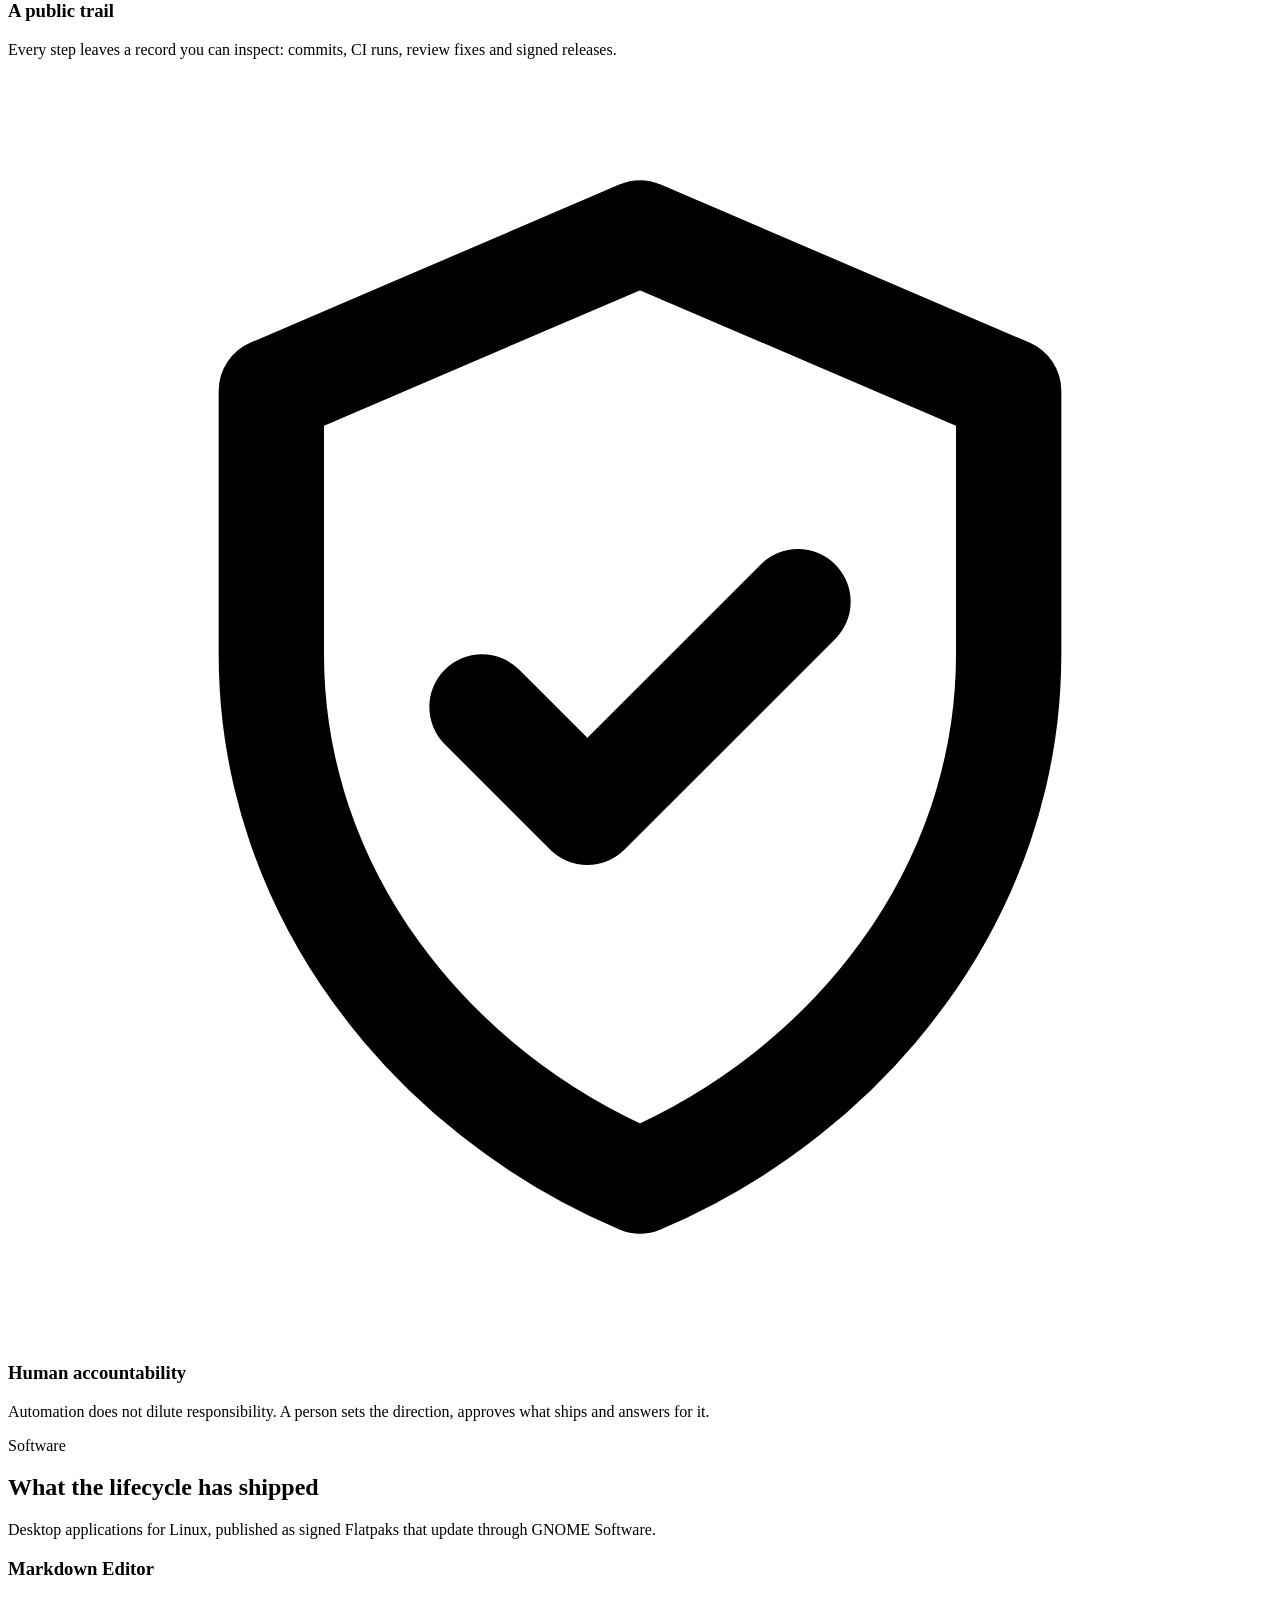
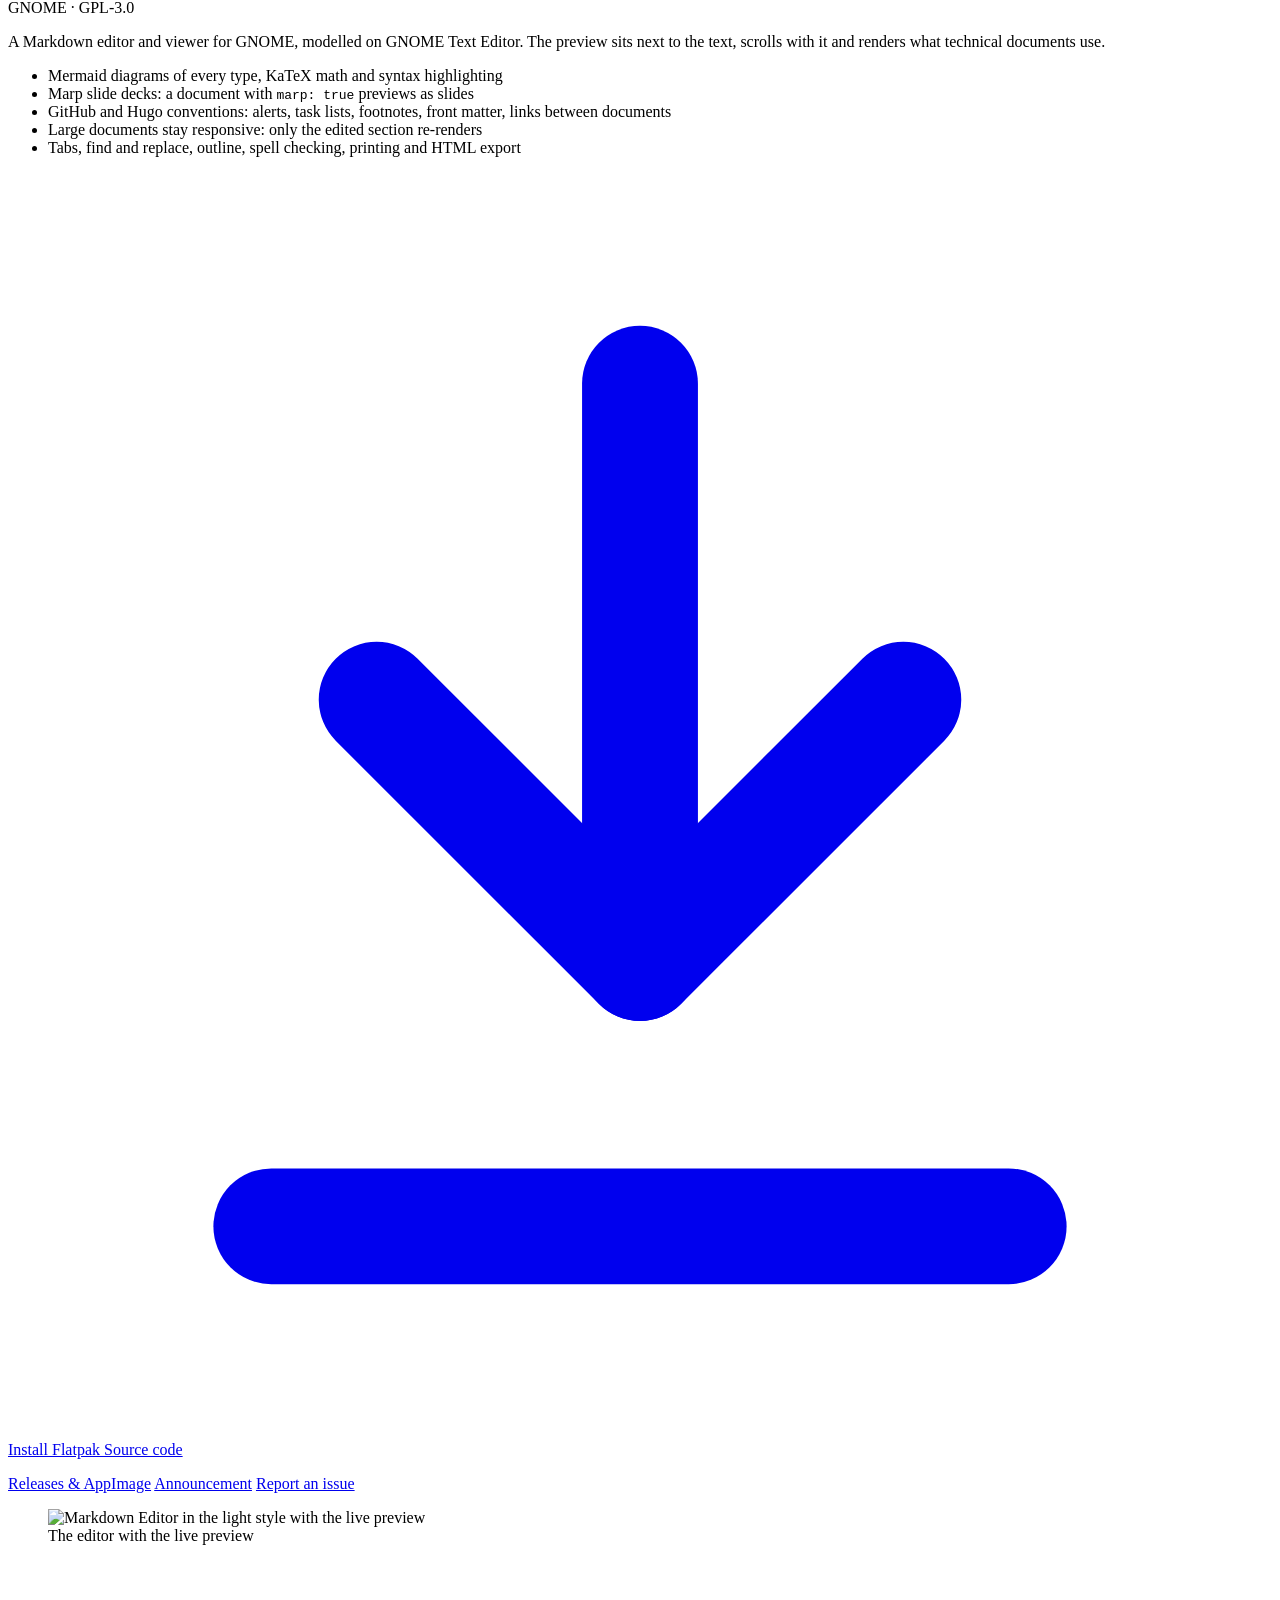
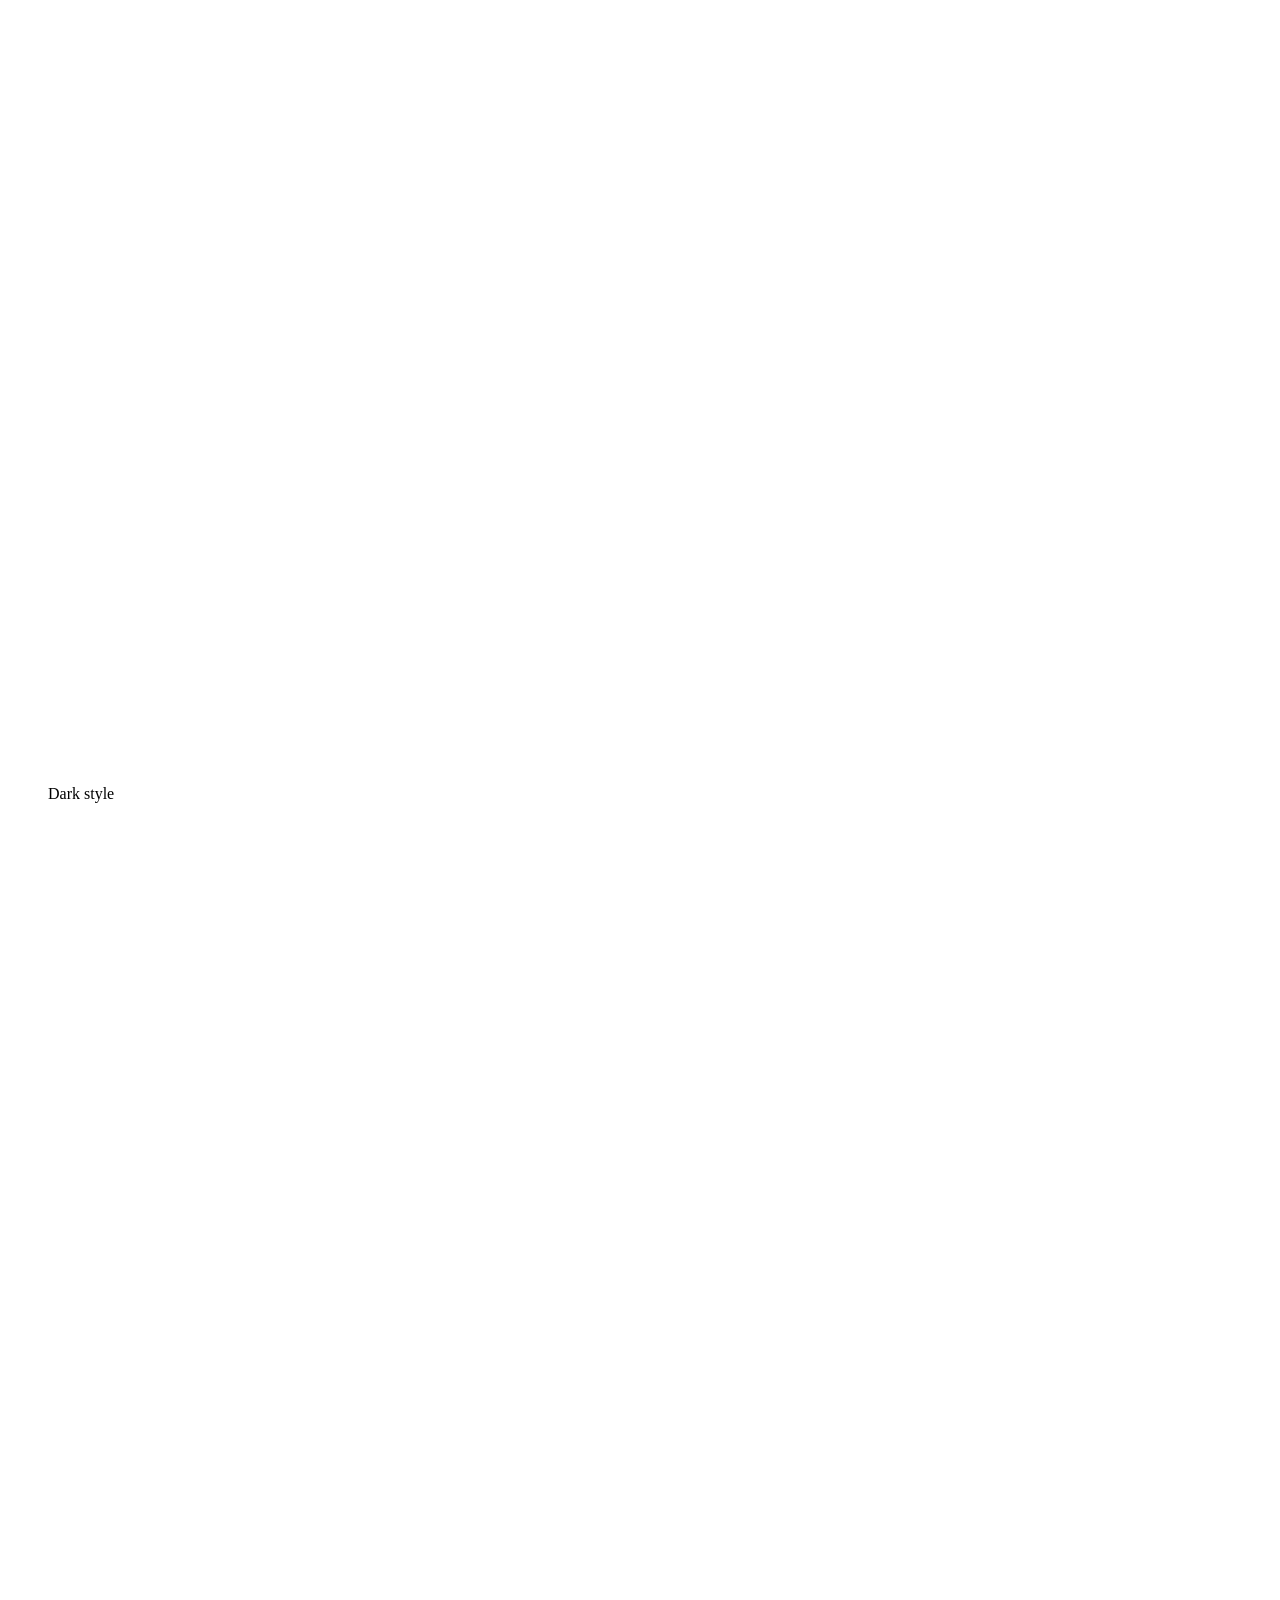
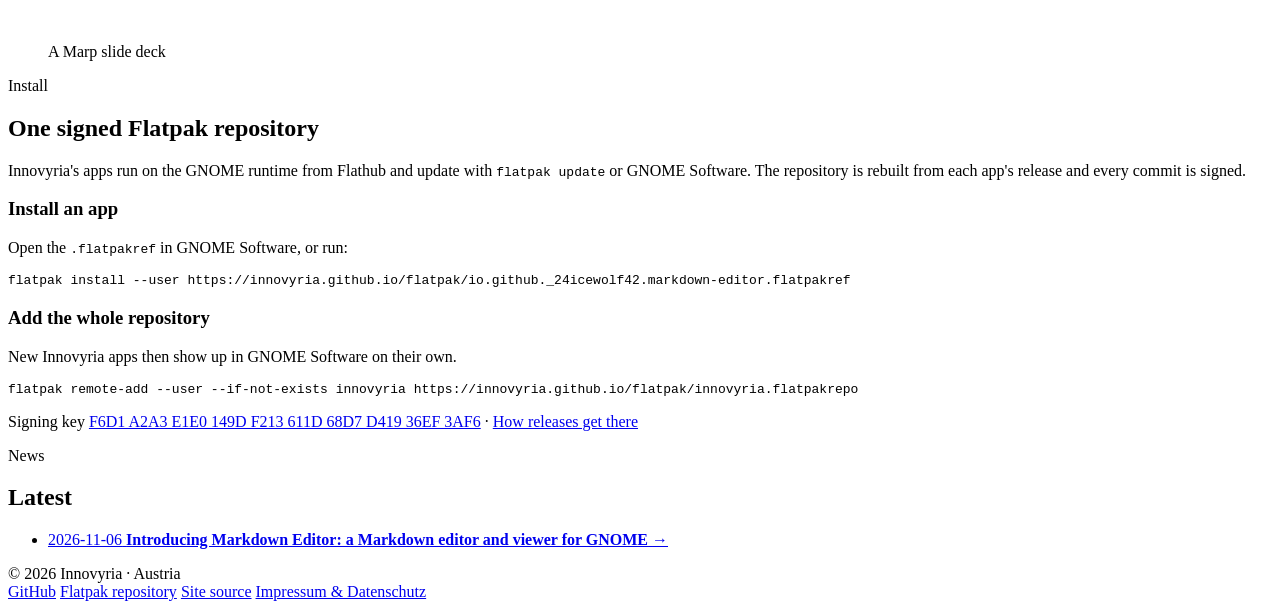
==== commit ecc1a87a: "feat: adopt the light-bulb logo and its green theme" ====
--- a/site/index.html
+++ b/site/index.html
@@ -8,8 +8,8 @@
   <title>Innovyria — open-source software from an autonomous development lifecycle</title>
   <meta name="description" content="Innovyria builds open-source software with an autonomous software development lifecycle: AI agents write, test, review and release the code; a person sets the goals and owns the result.">
   <link rel="canonical" href="https://innovyria.ai/">
-  <meta name="theme-color" content="#fbfbfd" media="(prefers-color-scheme: light)">
-  <meta name="theme-color" content="#0c0b12" media="(prefers-color-scheme: dark)">
+  <meta name="theme-color" content="#fafbfc" media="(prefers-color-scheme: light)">
+  <meta name="theme-color" content="#0c1018" media="(prefers-color-scheme: dark)">
   <link rel="icon" href="/favicon.svg" type="image/svg+xml">
   <link rel="icon" href="/favicon.ico" sizes="48x48">
   <link rel="apple-touch-icon" href="/apple-touch-icon.png">
@@ -34,8 +34,8 @@
   <header class="site-header">
     <div class="wrap">
       <a class="brand" href="/" aria-label="Innovyria home">
-        <img src="/assets/logo.svg" alt="" width="30" height="30">
-        Innovyria
+        <img src="/assets/logo.svg" alt="" width="44" height="44">
+        innovyria
       </a>
       <nav class="nav" aria-label="Main">
         <a href="#how">How it's made</a>
@@ -53,6 +53,8 @@
   <main id="main">
     <section class="hero" aria-labelledby="hero-title">
       <div class="wrap">
+        <div class="hero-grid">
+        <div>
         <span class="eyebrow"><span class="dot" aria-hidden="true"></span>Open source · Autonomous SDLC</span>
         <h1 id="hero-title">Software crafted by an <span class="gradient-text">autonomous</span> development lifecycle.</h1>
         <p class="lead">
@@ -63,6 +65,9 @@
         <div class="btn-row">
           <a class="btn btn-primary" href="#software">Explore the software</a>
           <a class="btn btn-ghost" href="#how">How it's made</a>
+        </div>
+        </div>
+        <img class="hero-logo" src="/assets/logo-full.svg" alt="innovyria logo: a hand-drawn light bulb whose screw base forms the r" width="340" height="348">
         </div>
 
         <div class="hero-shot">
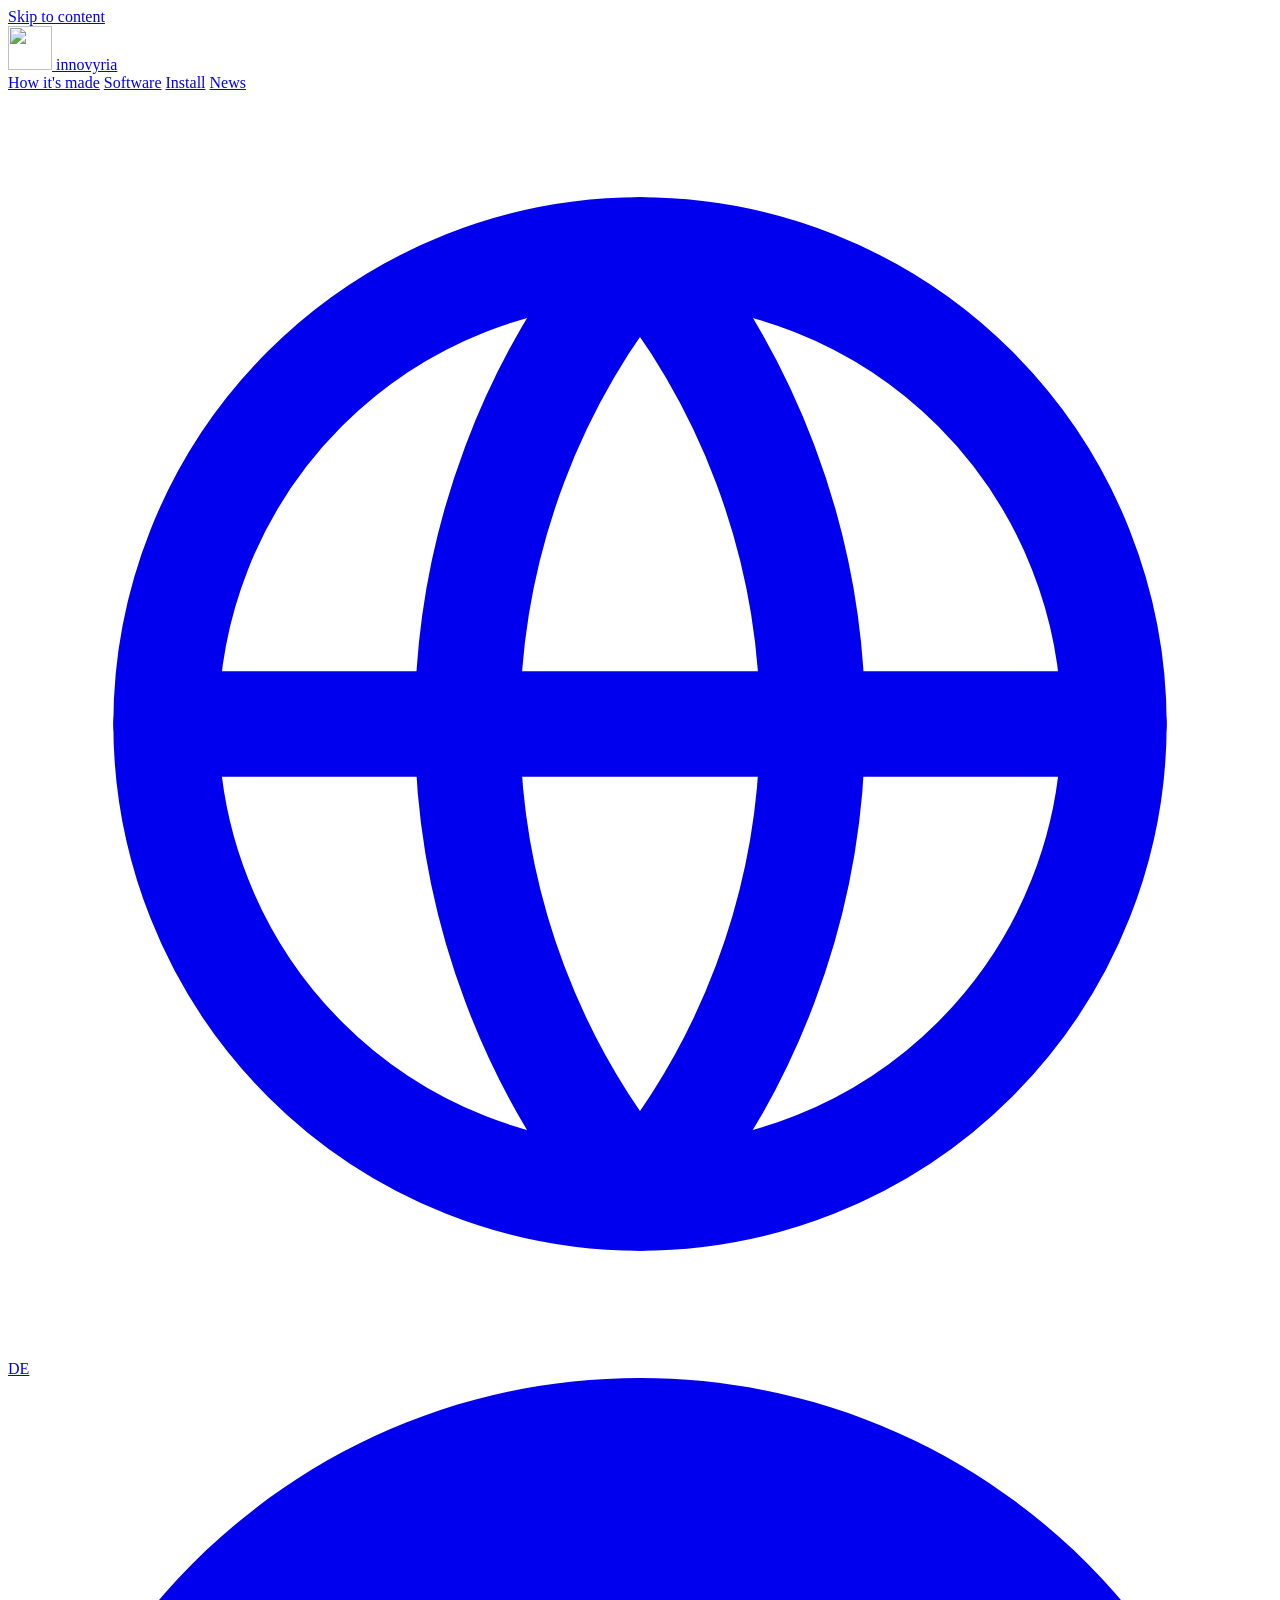
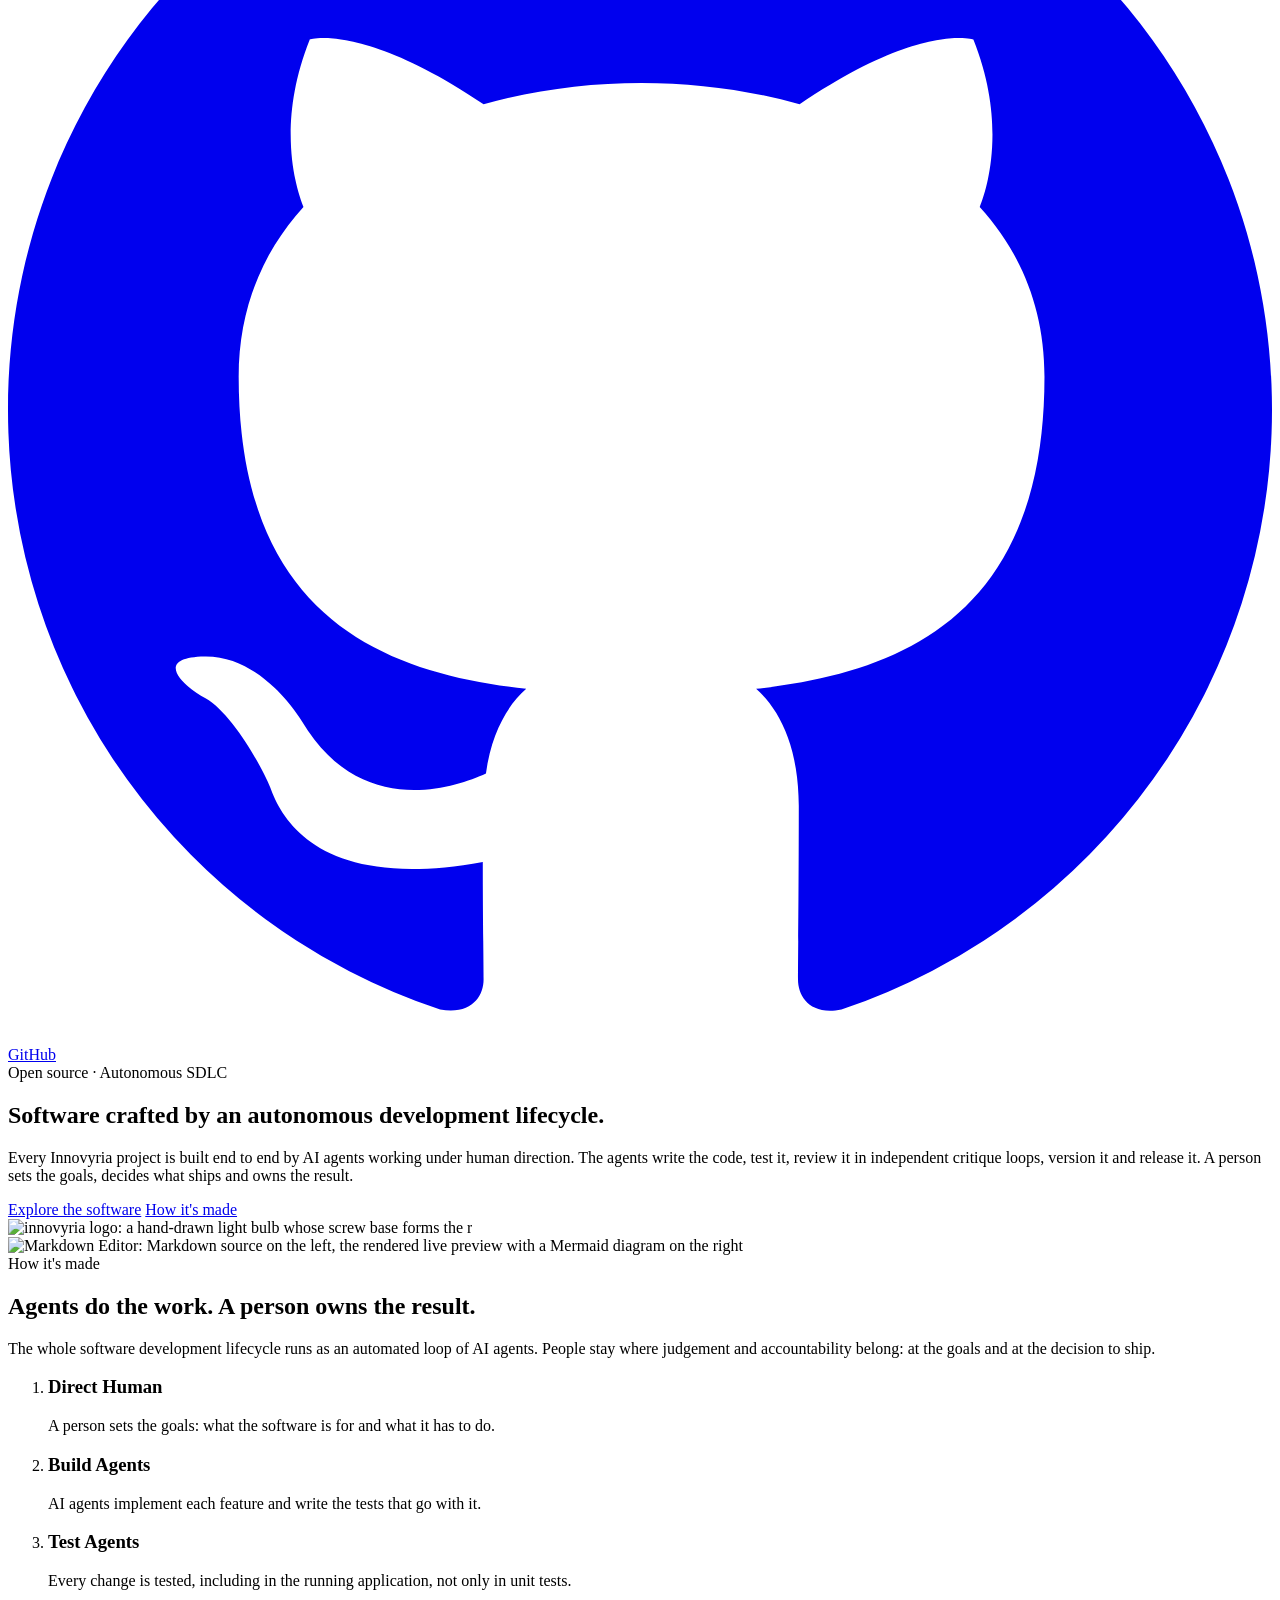
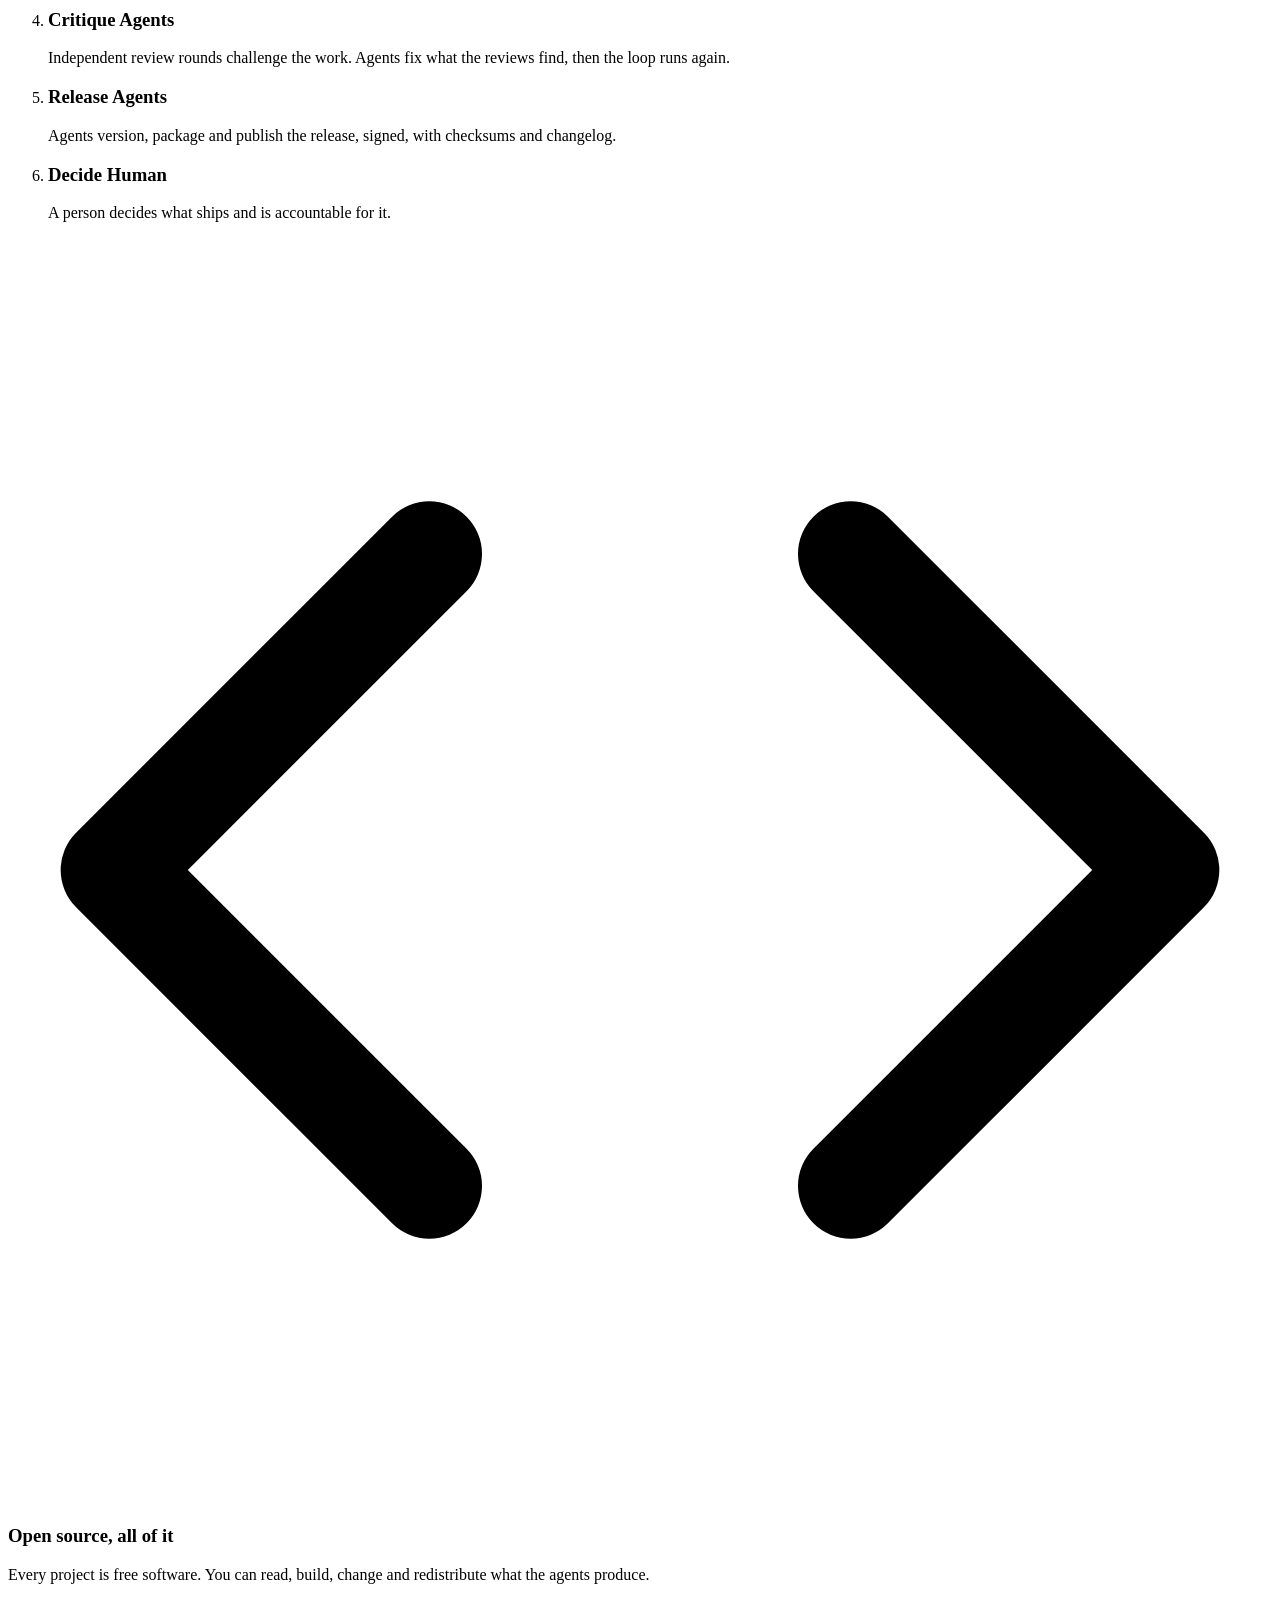
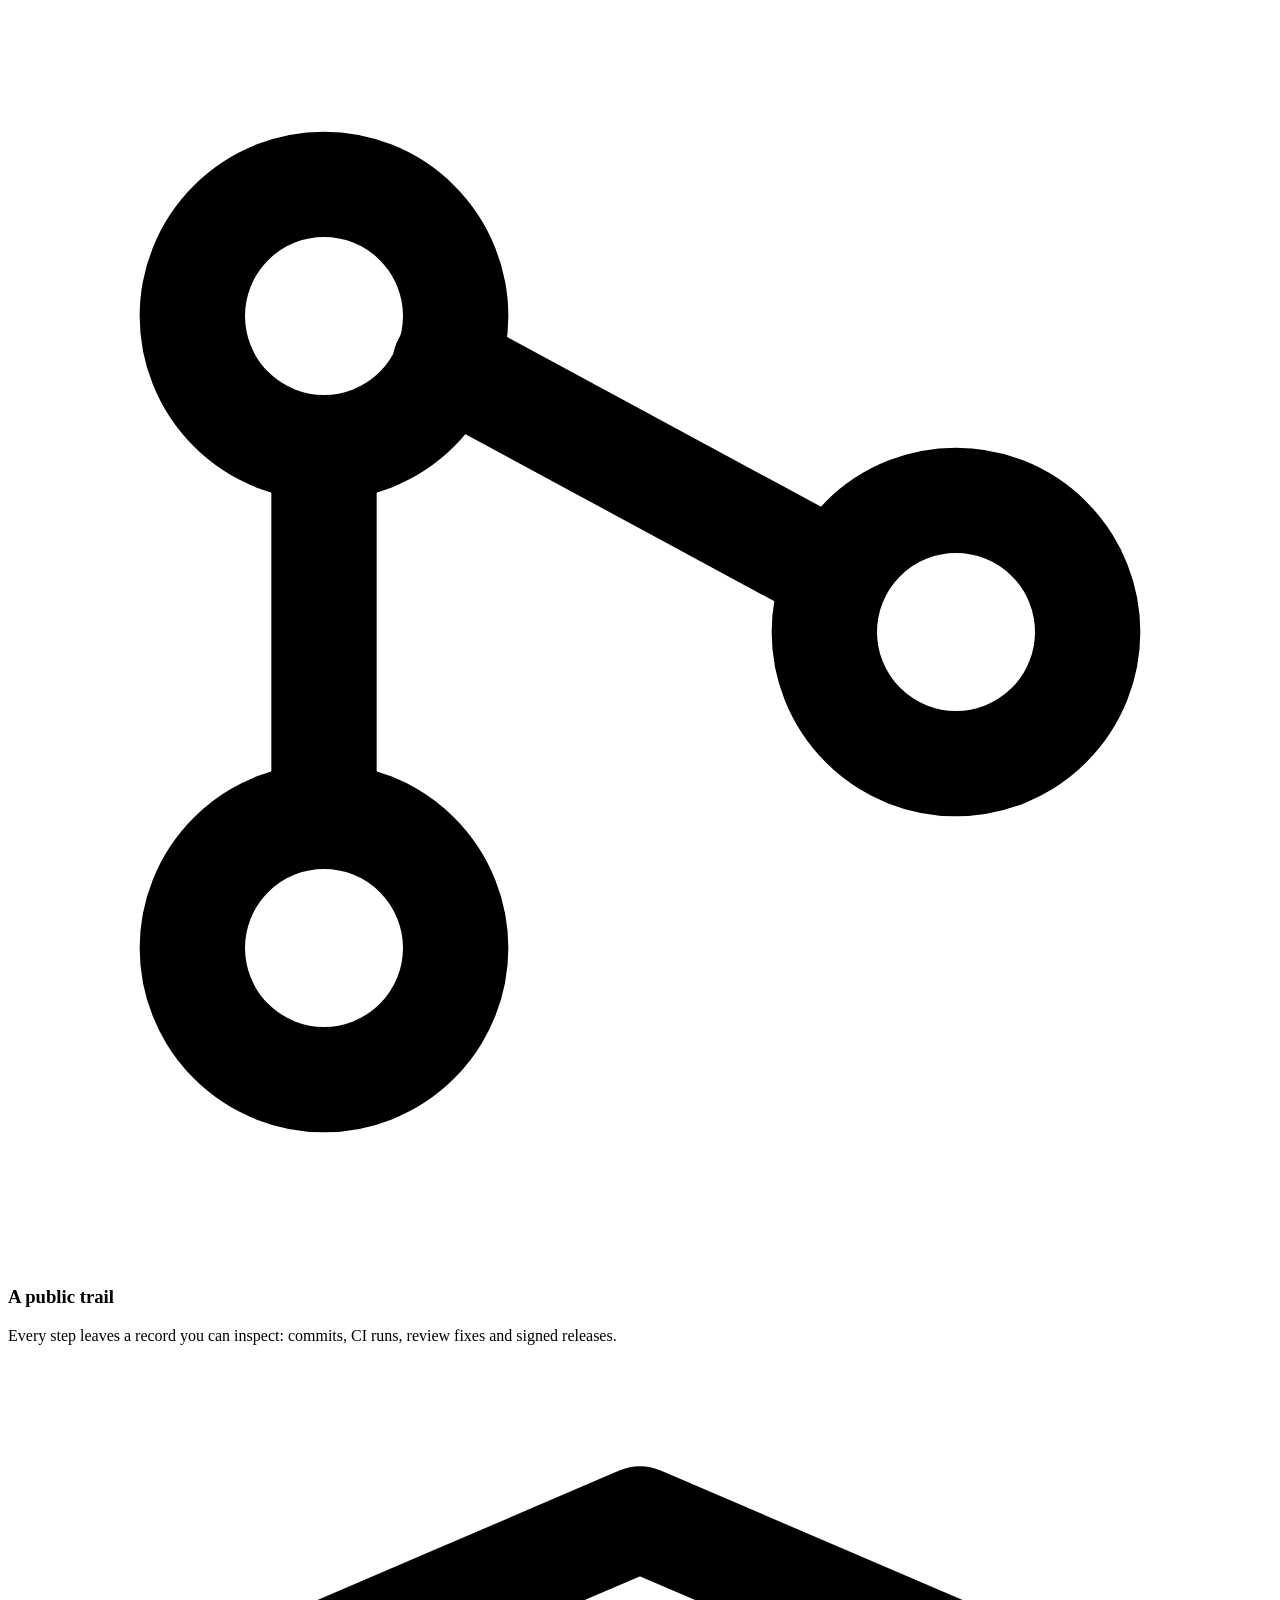
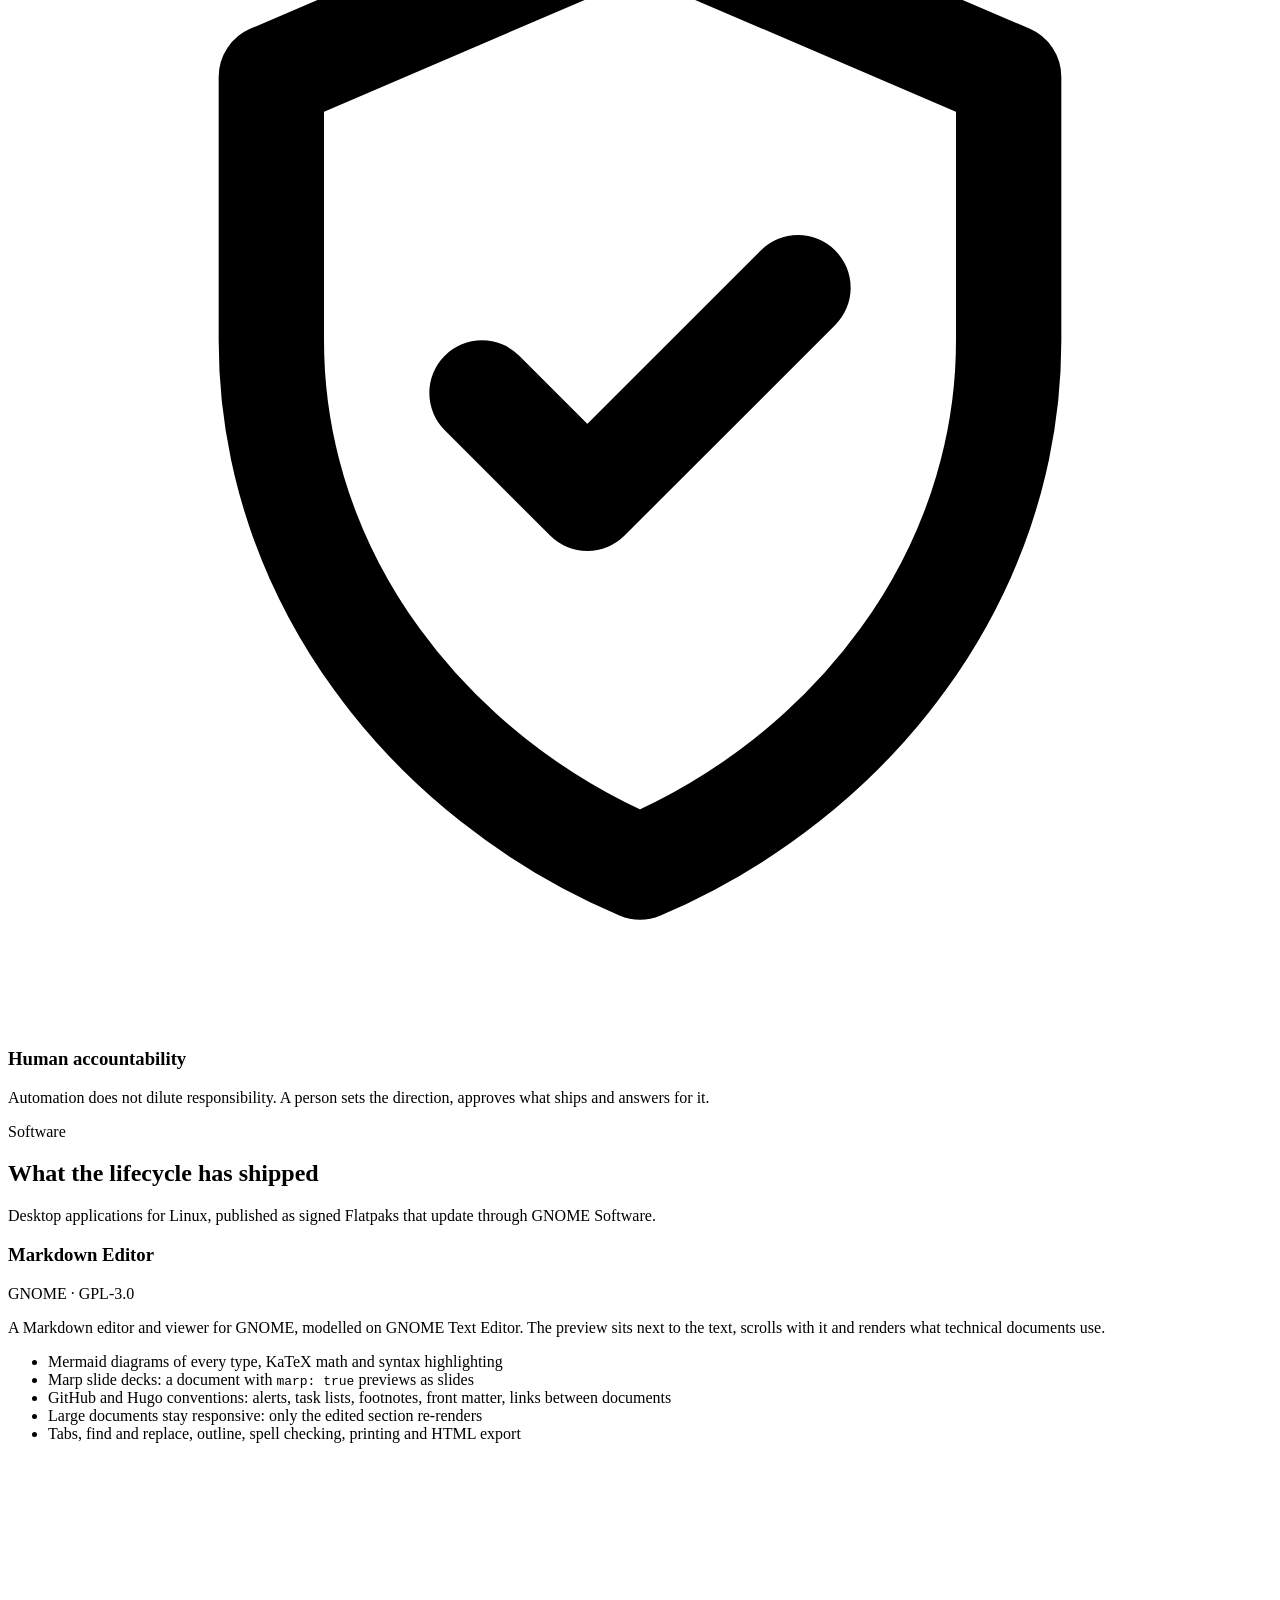
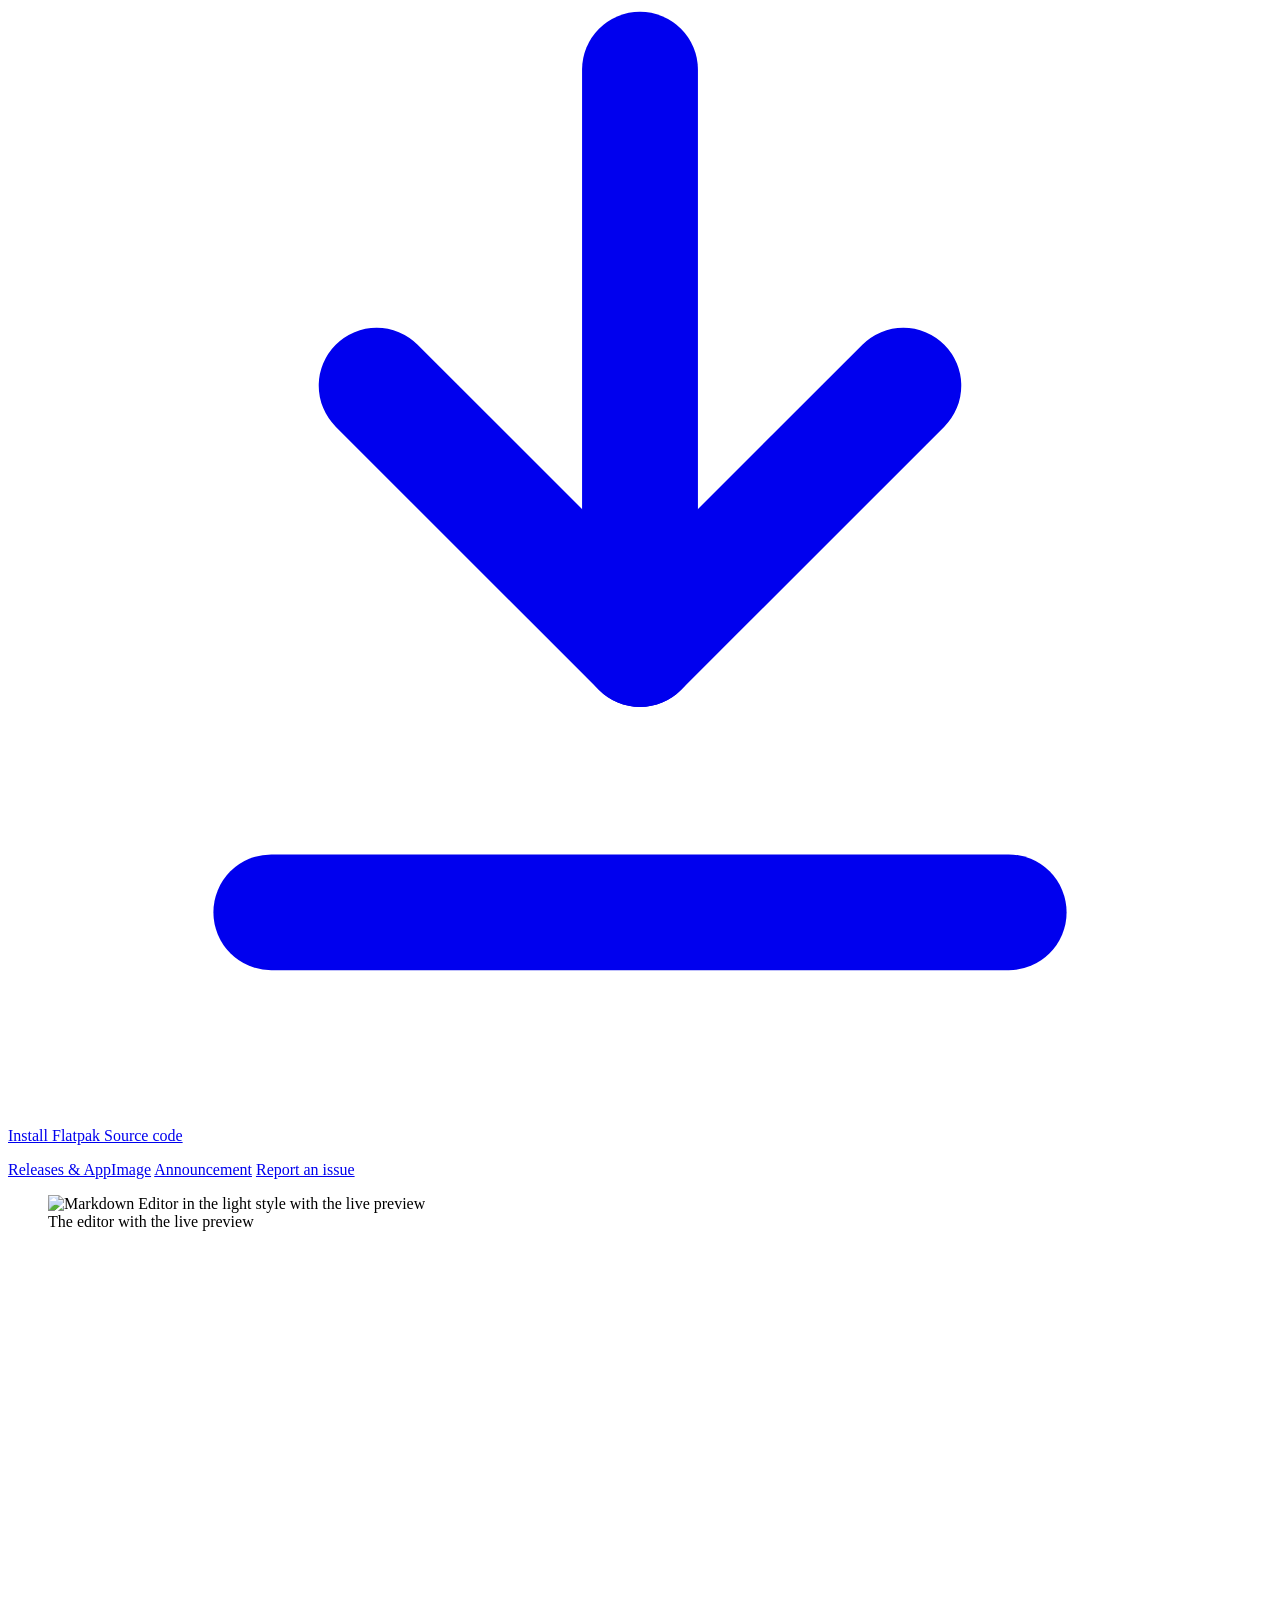
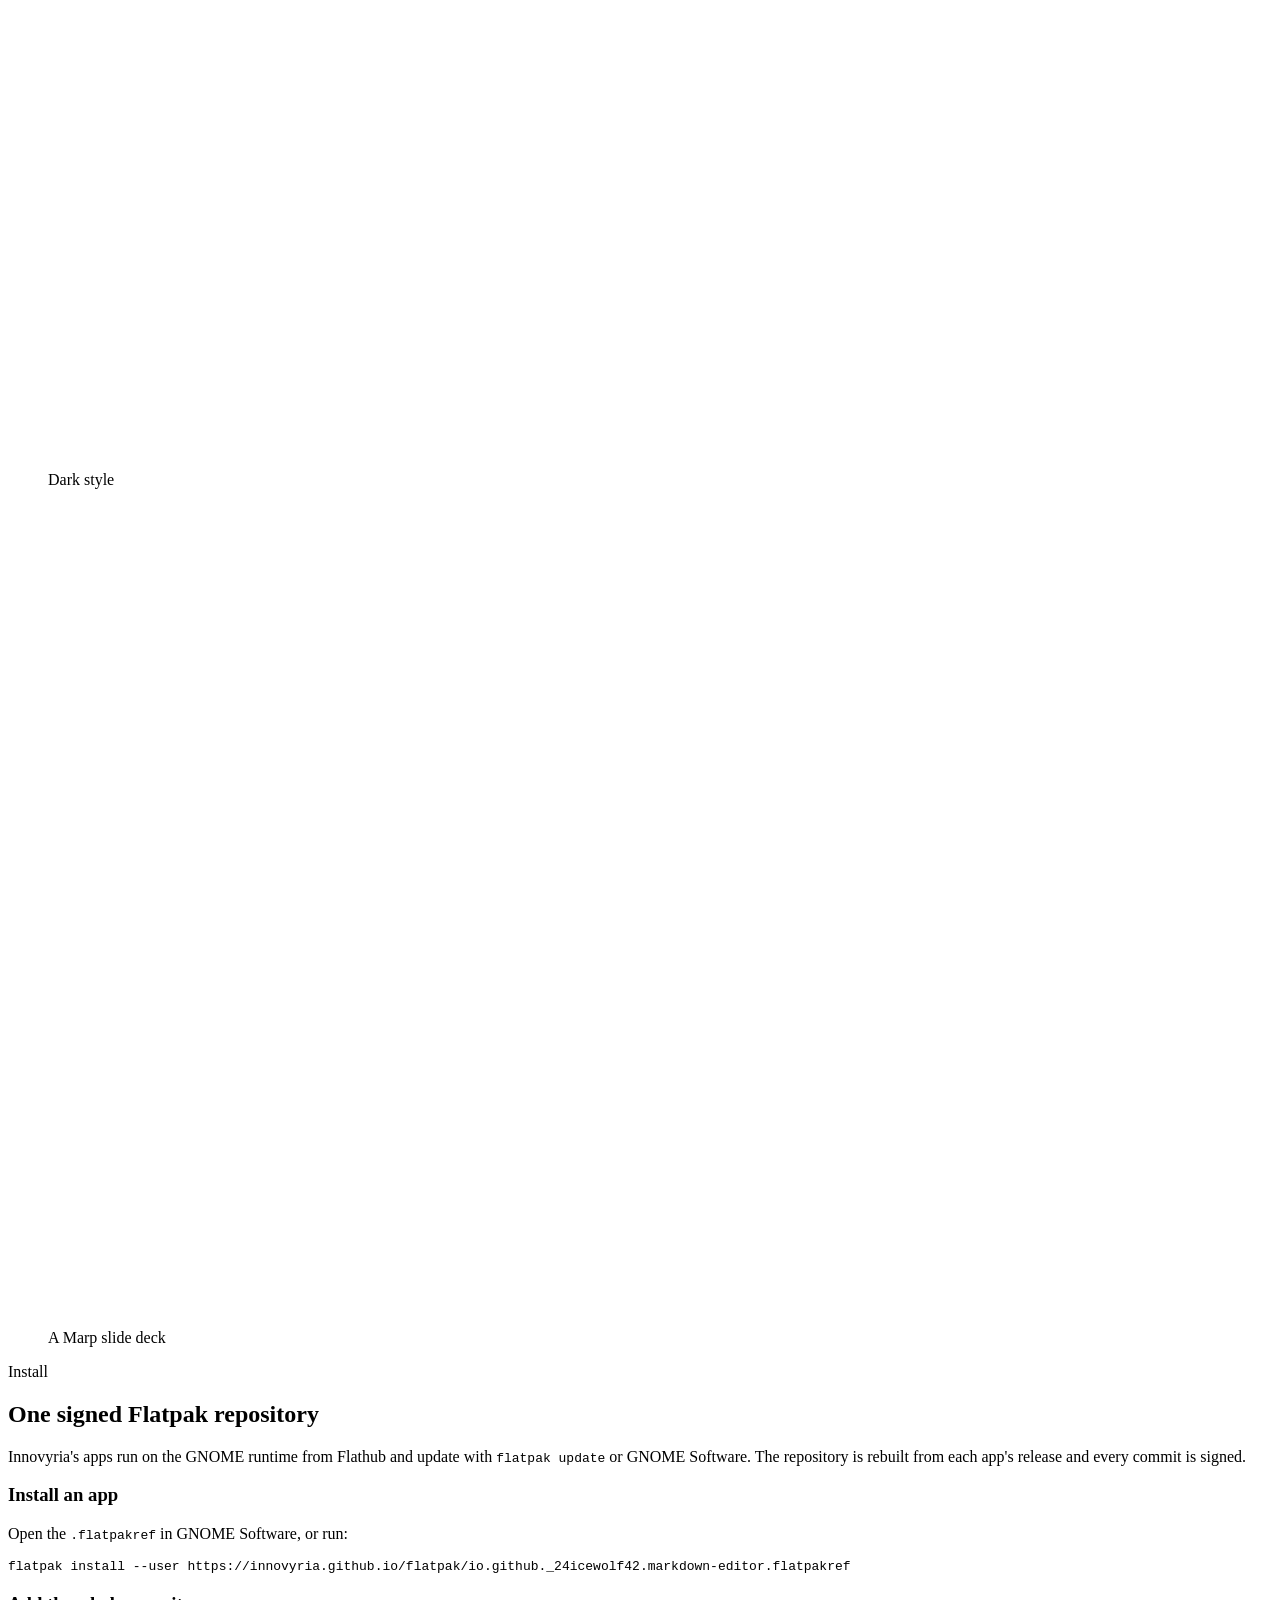
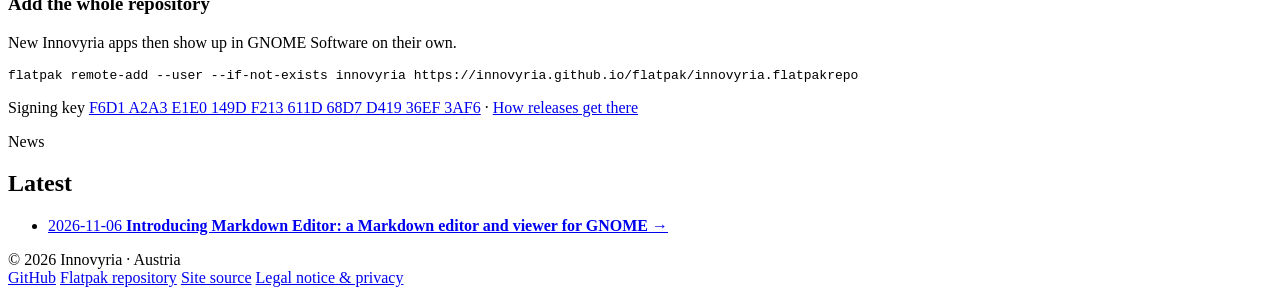
==== commit 7edc6f9c: "feat: add German pages with automatic language selection" ====
--- a/site/index.html
+++ b/site/index.html
@@ -8,6 +8,10 @@
   <title>Innovyria — open-source software from an autonomous development lifecycle</title>
   <meta name="description" content="Innovyria builds open-source software with an autonomous software development lifecycle: AI agents write, test, review and release the code; a person sets the goals and owns the result.">
   <link rel="canonical" href="https://innovyria.ai/">
+  <link rel="alternate" hreflang="en" href="https://innovyria.ai/">
+  <link rel="alternate" hreflang="de" href="https://innovyria.ai/de/">
+  <link rel="alternate" hreflang="x-default" href="https://innovyria.ai/">
+  <script src="/assets/lang.js"></script>
   <meta name="theme-color" content="#fafbfc" media="(prefers-color-scheme: light)">
   <meta name="theme-color" content="#0c1018" media="(prefers-color-scheme: dark)">
   <link rel="icon" href="/favicon.svg" type="image/svg+xml">
@@ -15,6 +19,8 @@
   <link rel="apple-touch-icon" href="/apple-touch-icon.png">
   <link rel="stylesheet" href="/assets/site.css">
   <meta property="og:type" content="website">
+  <meta property="og:locale" content="en_US">
+  <meta property="og:locale:alternate" content="de_AT">
   <meta property="og:site_name" content="Innovyria">
   <meta property="og:url" content="https://innovyria.ai/">
   <meta property="og:title" content="Innovyria — software crafted by an autonomous development lifecycle">
@@ -42,6 +48,7 @@
         <a href="#software">Software</a>
         <a href="#install">Install</a>
         <a href="#news">News</a>
+        <a class="lang" href="/de/" hreflang="de" lang="de" data-set-lang="de" aria-label="Deutsche Version" title="Deutsche Version"><svg viewBox="0 0 24 24" fill="none" stroke="currentColor" stroke-width="2" stroke-linecap="round" stroke-linejoin="round" aria-hidden="true"><circle cx="12" cy="12" r="9"/><path d="M3 12h18"/><path d="M12 3a14 14 0 0 1 0 18a14 14 0 0 1 0-18"/></svg>DE</a>
         <a class="gh" href="https://github.com/innovyria">
           <svg viewBox="0 0 16 16" aria-hidden="true" fill="currentColor"><path d="M8 0c4.42 0 8 3.58 8 8a8.013 8.013 0 0 1-5.45 7.59c-.4.08-.55-.17-.55-.38 0-.27.01-1.13.01-2.2 0-.75-.25-1.23-.54-1.48 1.78-.2 3.65-.88 3.65-3.95 0-.88-.31-1.59-.82-2.15.08-.2.36-1.02-.08-2.12 0 0-.67-.22-2.2.82-.64-.18-1.32-.27-2-.27-.68 0-1.36.09-2 .27-1.53-1.03-2.2-.82-2.2-.82-.44 1.1-.16 1.92-.08 2.12-.51.56-.82 1.28-.82 2.15 0 3.06 1.86 3.75 3.64 3.95-.23.2-.44.55-.51 1.07-.46.21-1.61.55-2.33-.66-.15-.24-.6-.83-1.23-.82-.67.01-.27.38.01.53.34.19.73.9.82 1.13.16.45.68 1.31 2.69.94 0 .67.01 1.3.01 1.49 0 .21-.15.45-.55.38A7.995 7.995 0 0 1 0 8c0-4.42 3.58-8 8-8Z"/></svg>
           GitHub
@@ -225,7 +232,7 @@
             <p>Open the <code>.flatpakref</code> in GNOME Software, or run:</p>
             <div class="cmd">
               <pre><code>flatpak install --user https://innovyria.github.io/flatpak/io.github._24icewolf42.markdown-editor.flatpakref</code></pre>
-              <button class="copy" type="button" aria-label="Copy command" hidden>
+              <button class="copy" type="button" aria-label="Copy command" data-copied-label="Copied" hidden>
                 <svg viewBox="0 0 24 24" fill="none" stroke="currentColor" stroke-width="2" stroke-linecap="round" stroke-linejoin="round" aria-hidden="true"><rect x="9" y="9" width="11" height="11" rx="2"/><path d="M5 15V6a2 2 0 0 1 2-2h9"/></svg>
               </button>
             </div>
@@ -236,7 +243,7 @@
             <p>New Innovyria apps then show up in GNOME Software on their own.</p>
             <div class="cmd">
               <pre><code>flatpak remote-add --user --if-not-exists innovyria https://innovyria.github.io/flatpak/innovyria.flatpakrepo</code></pre>
-              <button class="copy" type="button" aria-label="Copy command" hidden>
+              <button class="copy" type="button" aria-label="Copy command" data-copied-label="Copied" hidden>
                 <svg viewBox="0 0 24 24" fill="none" stroke="currentColor" stroke-width="2" stroke-linecap="round" stroke-linejoin="round" aria-hidden="true"><rect x="9" y="9" width="11" height="11" rx="2"/><path d="M5 15V6a2 2 0 0 1 2-2h9"/></svg>
               </button>
             </div>
@@ -276,7 +283,7 @@
         <a href="https://github.com/innovyria">GitHub</a>
         <a href="https://innovyria.github.io/flatpak/">Flatpak repository</a>
         <a href="https://github.com/innovyria/innovyria.github.io">Site source</a>
-        <a href="/legal/">Impressum &amp; Datenschutz</a>
+        <a href="/legal/">Legal notice &amp; privacy</a>
       </nav>
     </div>
   </footer>
